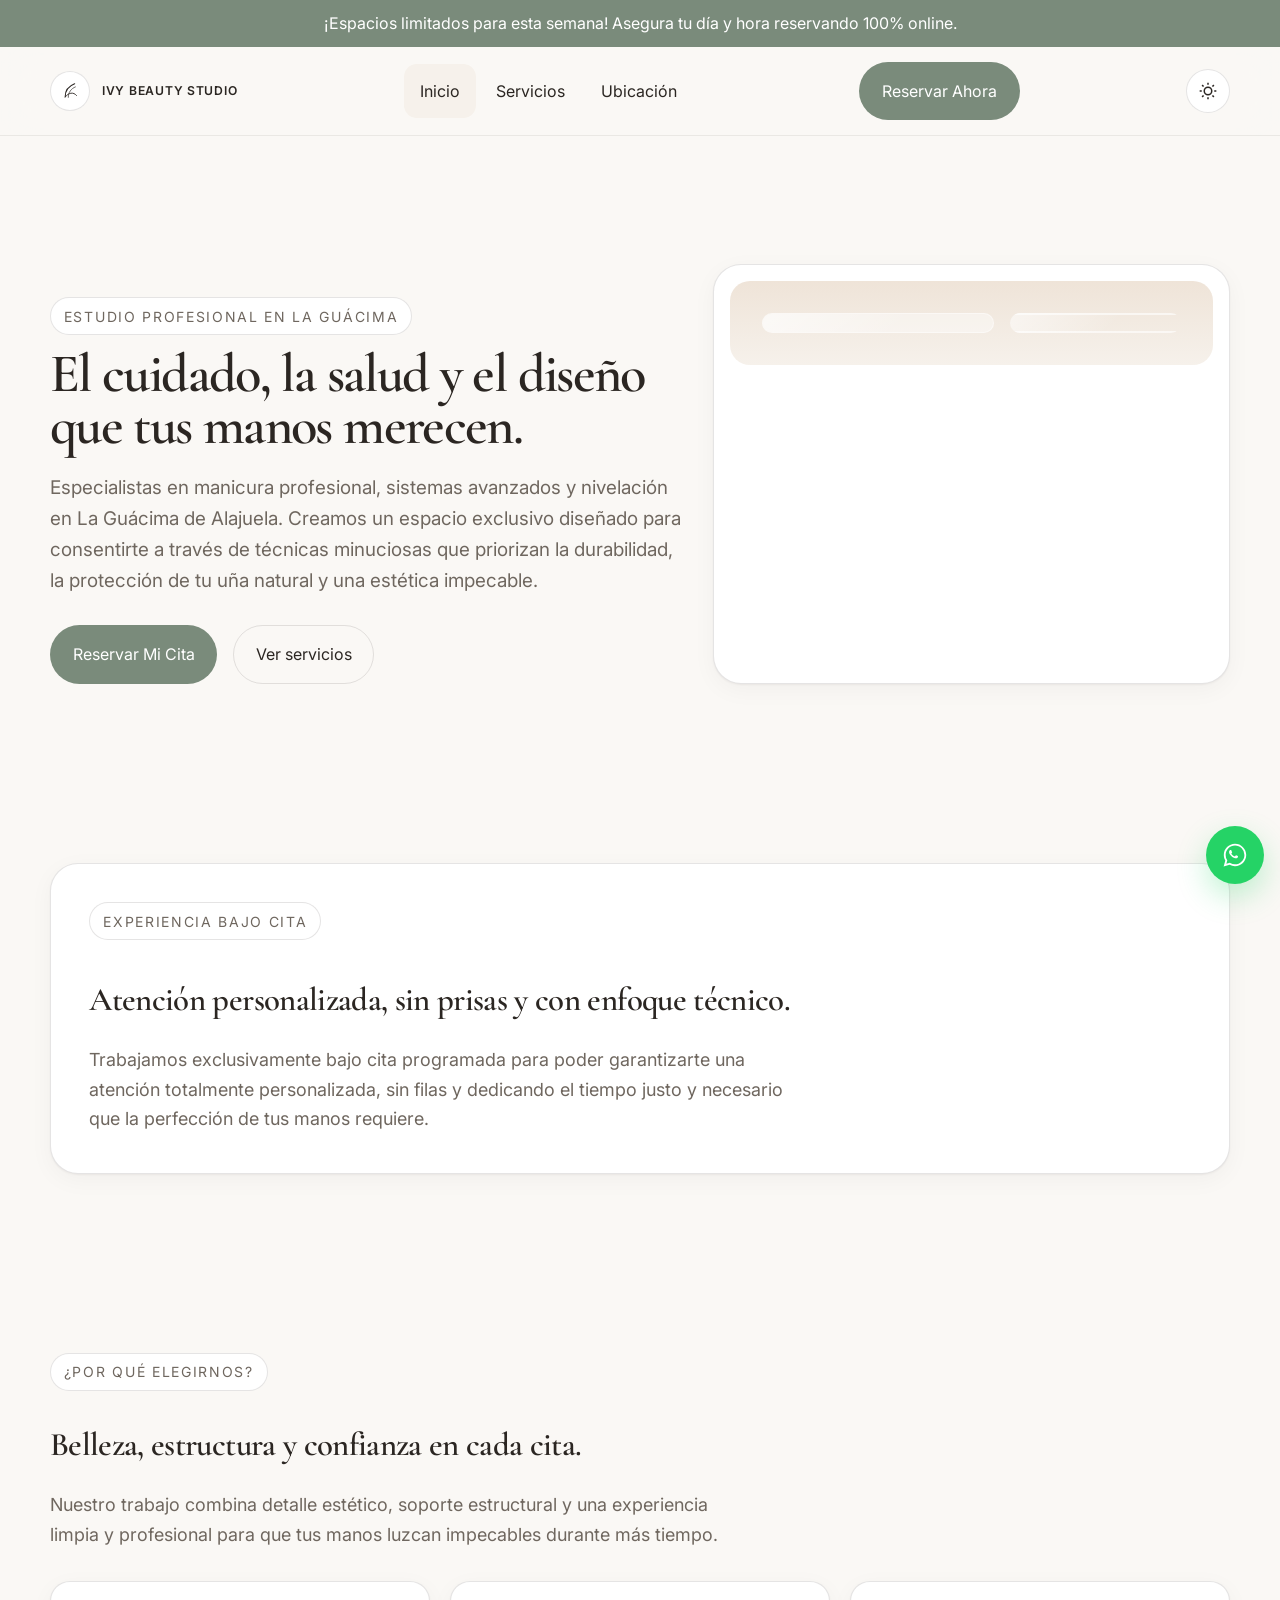
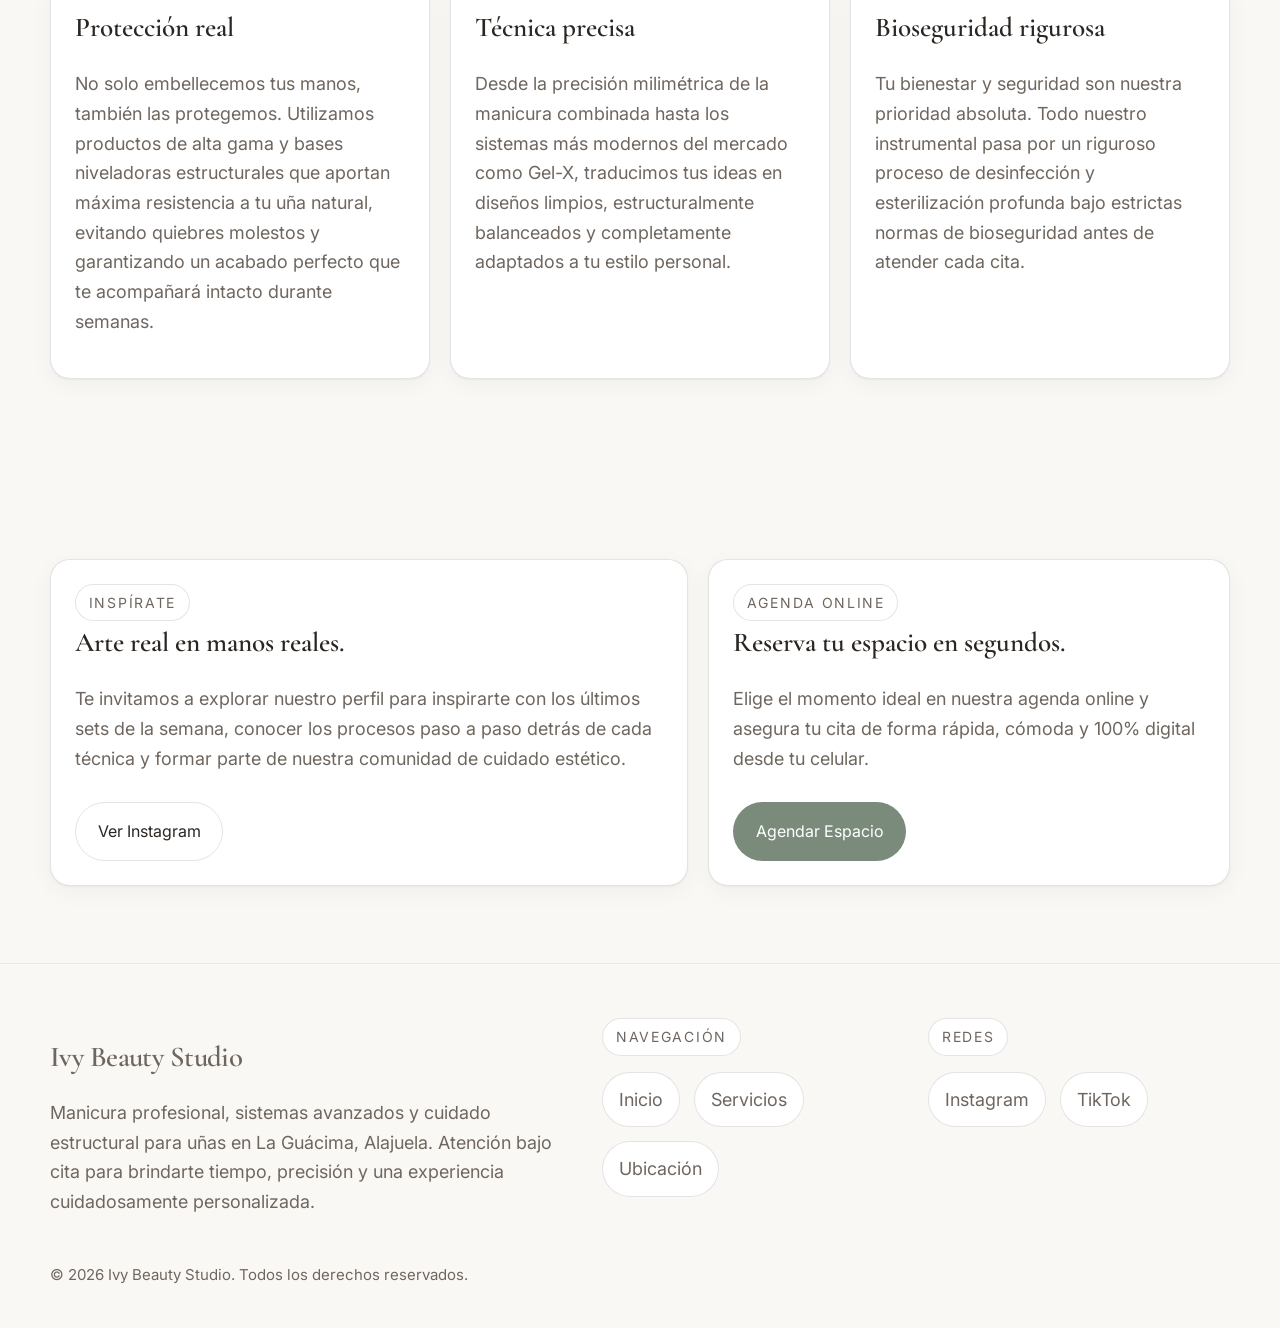
==== index.html @ d17c4240 "Inicio" ====
<!DOCTYPE html>
<html lang="es">
<head>
  <meta charset="UTF-8">
  <meta name="viewport" content="width=device-width, initial-scale=1.0">
  <title>Ivy Beauty Studio | Salón de Uñas y Manicura en La Guácima, Alajuela</title>
  <meta name="description" content="Especialistas en manicura spa, esmaltado gel, Gel X, y reforzamiento Luminary en La Guácima, Costa Rica. Agenda tu cita en línea fácilmente.">
  <meta name="theme-color" content="#7A8B7B">
  <link rel="preconnect" href="https://fonts.googleapis.com">
  <link rel="preconnect" href="https://fonts.gstatic.com" crossorigin>
  <link href="https://fonts.googleapis.com/css2?family=Cormorant+Garamond:wght@500;600;700&family=Inter:wght@400;500;600;700&display=swap" rel="stylesheet">
  <link rel="stylesheet" href="./css/styles.css">
</head>
<body>
  <a class="skip-link" href="#contenido">Saltar al contenido</a>
  <div class="site-shell">
    <div class="topbar">¡Espacios limitados para esta semana! Asegura tu día y hora reservando 100% online.</div>
        <header class="site-header">
      <div class="container header-inner">
        <a class="brand brand-shared" href="./index.html" aria-label="Ivy Beauty Studio, inicio">
          <span class="brand-mark" aria-hidden="true">
            <svg viewBox="0 0 64 64" fill="none" xmlns="http://www.w3.org/2000/svg">
              <path d="M18 49C18 31.9 28.7 17.4 45.5 11" stroke="currentColor" stroke-width="3.2" stroke-linecap="round"/>
              <path d="M27 50.5C27 36.4 34.7 25.2 47.7 20.1" stroke="currentColor" stroke-width="2.6" stroke-linecap="round" opacity=".75"/>
              <path d="M18 49.5C23.2 43 28.5 39.4 34.6 38.5C41.1 37.5 46.5 39.8 51 45" stroke="currentColor" stroke-width="2.6" stroke-linecap="round"/>
            </svg>
          </span>
          <span class="brand-name">Ivy Beauty Studio</span>
        </a>
        <div class="header-mobile-actions">
          <button class="theme-toggle mobile-theme" type="button" data-theme-toggle aria-label="Cambiar modo"></button>
          <button class="nav-toggle" type="button" data-nav-toggle aria-expanded="false" aria-label="Abrir menú">
            <svg width="20" height="20" viewBox="0 0 24 24" fill="none" stroke="currentColor" stroke-width="1.8" aria-hidden="true"><path d="M4 7h16M4 12h16M4 17h16"/></svg>
          </button>
        </div>
        <div class="header-mobile-cta">
          <a class="btn btn-primary mobile-cta" href="https://ivybeautystudio.setmore.com/" target="_blank" rel="noopener noreferrer">Reservar Ahora</a>
        </div>
        <nav class="mobile-nav-panel" aria-label="Principal móvil">
          <ul>
            <li><a href="./index.html" aria-current="page">Inicio</a></li>
            <li><a href="./servicios.html">Servicios</a></li>
            <li><a href="./ubicacion.html">Ubicación</a></li>
          </ul>
        </nav>
        <div class="desktop-cluster">
          <a class="brand desktop-brand" href="./index.html" aria-label="Ivy Beauty Studio, inicio">
            <span class="brand-mark" aria-hidden="true">
              <svg viewBox="0 0 64 64" fill="none" xmlns="http://www.w3.org/2000/svg">
                <path d="M18 49C18 31.9 28.7 17.4 45.5 11" stroke="currentColor" stroke-width="3.2" stroke-linecap="round"/>
                <path d="M27 50.5C27 36.4 34.7 25.2 47.7 20.1" stroke="currentColor" stroke-width="2.6" stroke-linecap="round" opacity=".75"/>
                <path d="M18 49.5C23.2 43 28.5 39.4 34.6 38.5C41.1 37.5 46.5 39.8 51 45" stroke="currentColor" stroke-width="2.6" stroke-linecap="round"/>
              </svg>
            </span>
            <span class="brand-name">Ivy Beauty Studio</span>
          </a>
          <nav class="desktop-nav" aria-label="Principal escritorio">
            <ul>
              <li><a href="./index.html" aria-current="page">Inicio</a></li>
              <li><a href="./servicios.html">Servicios</a></li>
              <li><a href="./ubicacion.html">Ubicación</a></li>
            </ul>
          </nav>
          <a class="btn btn-primary desktop-cta" href="https://ivybeautystudio.setmore.com/" target="_blank" rel="noopener noreferrer">Reservar Ahora</a>
          <button class="theme-toggle desktop-theme" type="button" data-theme-toggle aria-label="Cambiar modo"></button>
        </div>
      </div>
    </header>
    <main id="contenido">
       
<section class="hero">
  <div class="container hero-grid">
    <div class="hero-copy reveal">
      <span class="eyebrow">Estudio profesional en La Guácima</span>
      <h1>El cuidado, la salud y el diseño que tus manos merecen.</h1>
      <p class="lead">Especialistas en manicura profesional, sistemas avanzados y nivelación en La Guácima de Alajuela. Creamos un espacio exclusivo diseñado para consentirte a través de técnicas minuciosas que priorizan la durabilidad, la protección de tu uña natural y una estética impecable.</p>
      <div class="hero-actions">
        <a class="btn btn-primary" href="https://ivybeautystudio.setmore.com/" target="_blank" rel="noopener noreferrer">Reservar Mi Cita</a>
        <a class="btn btn-secondary" href="./servicios.html">Ver servicios</a>
      </div>
    </div>
    <div class="hero-visual reveal">
      <div class="hero-art">
        <div class="hero-art-grid">
          <div class="hero-art-main"></div>
          <div class="hero-art-side"><span></span><span></span></div>
        </div>
      </div>
    </div>
  </div>
</section>
<section class="section-tight">
  <div class="container editorial-panel reveal">
    <span class="eyebrow">Experiencia bajo cita</span>
    <p class="section-title">Atención personalizada, sin prisas y con enfoque técnico.</p>
    <p class="section-intro" style="margin-bottom:0;">Trabajamos exclusivamente bajo cita programada para poder garantizarte una atención totalmente personalizada, sin filas y dedicando el tiempo justo y necesario que la perfección de tus manos requiere.</p>
  </div>
</section>
<section class="section">
  <div class="container">
    <span class="eyebrow reveal">¿Por qué elegirnos?</span>
    <h2 class="section-title reveal">Belleza, estructura y confianza en cada cita.</h2>
    <p class="section-intro reveal">Nuestro trabajo combina detalle estético, soporte estructural y una experiencia limpia y profesional para que tus manos luzcan impecables durante más tiempo.</p>
    <div class="grid-3">
      <article class="detail-card reveal">
        <h3>Protección real</h3>
        <p>No solo embellecemos tus manos, también las protegemos. Utilizamos productos de alta gama y bases niveladoras estructurales que aportan máxima resistencia a tu uña natural, evitando quiebres molestos y garantizando un acabado perfecto que te acompañará intacto durante semanas.</p>
      </article>
      <article class="detail-card reveal">
        <h3>Técnica precisa</h3>
        <p>Desde la precisión milimétrica de la manicura combinada hasta los sistemas más modernos del mercado como Gel-X, traducimos tus ideas en diseños limpios, estructuralmente balanceados y completamente adaptados a tu estilo personal.</p>
      </article>
      <article class="detail-card reveal">
        <h3>Bioseguridad rigurosa</h3>
        <p>Tu bienestar y seguridad son nuestra prioridad absoluta. Todo nuestro instrumental pasa por un riguroso proceso de desinfección y esterilización profunda bajo estrictas normas de bioseguridad antes de atender cada cita.</p>
      </article>
    </div>
  </div>
</section>
<section class="section-tight">
  <div class="container grid-2">
    <article class="social-card reveal">
      <span class="eyebrow">Inspírate</span>
      <h3>Arte real en manos reales.</h3>
      <p>Te invitamos a explorar nuestro perfil para inspirarte con los últimos sets de la semana, conocer los procesos paso a paso detrás de cada técnica y formar parte de nuestra comunidad de cuidado estético.</p>
      <div class="stack-actions"><a class="btn btn-secondary" href="https://www.instagram.com/ivybeautystudio.cr/" target="_blank" rel="noopener noreferrer">Ver Instagram</a></div>
    </article>
    <article class="social-card reveal">
      <span class="eyebrow">Agenda online</span>
      <h3>Reserva tu espacio en segundos.</h3>
      <p>Elige el momento ideal en nuestra agenda online y asegura tu cita de forma rápida, cómoda y 100% digital desde tu celular.</p>
      <div class="stack-actions"><a class="btn btn-primary" href="https://ivybeautystudio.setmore.com/" target="_blank" rel="noopener noreferrer">Agendar Espacio</a></div>
    </article>
  </div>
</section>

    </main>
    <footer class="footer">
      <div class="container footer-grid">
        <div>
          <p class="section-title" style="font-size:1.8rem;margin-bottom:.6rem;">Ivy Beauty Studio</p>
          <p>Manicura profesional, sistemas avanzados y cuidado estructural para uñas en La Guácima, Alajuela. Atención bajo cita para brindarte tiempo, precisión y una experiencia cuidadosamente personalizada.</p>
        </div>
        <div>
          <p class="eyebrow" style="margin-bottom:1rem;">Navegación</p>
          <div class="social-links">
            <a href="./index.html" aria-current="page">Inicio</a>
            <a href="./servicios.html">Servicios</a>
            <a href="./ubicacion.html">Ubicación</a>
          </div>
        </div>
        <div>
          <p class="eyebrow" style="margin-bottom:1rem;">Redes</p>
          <div class="social-links">
            <a href="https://www.instagram.com/ivybeautystudio.cr/" target="_blank" rel="noopener noreferrer">Instagram</a>
            <a href="https://www.tiktok.com/" target="_blank" rel="noopener noreferrer">TikTok</a>
          </div>
        </div>
      </div>
      <div class="container" style="padding-top:1.5rem;">
        <small>© 2026 Ivy Beauty Studio. Todos los derechos reservados.</small>
      </div>
    </footer>
    <a class="whatsapp-float" href="https://wa.me/?text=Hola%20Ivy%20Beauty%20Studio,%20me%20gustar%C3%ADa%20realizar%20una%20consulta%20sobre%20sus%20servicios." target="_blank" rel="noopener noreferrer" aria-label="Abrir WhatsApp">
      <svg width="28" height="28" viewBox="0 0 32 32" fill="currentColor" aria-hidden="true"><path d="M19.11 17.2c-.26-.13-1.5-.74-1.73-.82-.23-.09-.4-.13-.57.13-.17.26-.65.82-.8.99-.15.17-.3.19-.56.06-.26-.13-1.09-.4-2.08-1.28-.77-.68-1.29-1.52-1.44-1.78-.15-.26-.02-.4.11-.53.12-.12.26-.3.39-.45.13-.15.17-.26.26-.43.09-.17.04-.32-.02-.45-.06-.13-.57-1.37-.78-1.88-.21-.5-.42-.43-.57-.44h-.49c-.17 0-.45.06-.68.32-.23.26-.88.86-.88 2.09s.9 2.43 1.02 2.6c.13.17 1.77 2.7 4.29 3.79.6.26 1.07.42 1.43.54.6.19 1.15.16 1.58.1.48-.07 1.5-.61 1.71-1.2.21-.59.21-1.1.15-1.2-.07-.1-.24-.16-.5-.29Z"/><path d="M16.02 3.2c-7.07 0-12.8 5.71-12.8 12.76 0 2.26.6 4.47 1.73 6.41L3 29l6.83-1.79a12.8 12.8 0 0 0 6.19 1.58h.01c7.06 0 12.79-5.72 12.79-12.77 0-3.41-1.33-6.61-3.75-9.01A12.73 12.73 0 0 0 16.02 3.2Zm0 23.45h-.01a10.67 10.67 0 0 1-5.44-1.49l-.39-.23-4.05 1.06 1.08-3.95-.25-.4a10.58 10.58 0 0 1-1.63-5.68c0-5.9 4.81-10.7 10.72-10.7 2.86 0 5.55 1.11 7.57 3.12a10.64 10.64 0 0 1 3.14 7.58c0 5.91-4.81 10.71-10.74 10.71Z"/></svg>
    </a>
  </div>
  <script defer src="./js/main.js"></script>
</body>
</html>
---- css/styles.css ----
/* Art direction: editorial beauty studio → arquitectónico, sobrio y cálido
   Palette: warm neutral + sage accent
   Typography: Cormorant Garamond + Inter
   Density: spacious */
:root,
[data-theme="light"] {
  --color-bg:#faf8f5;
  --color-surface:#ffffff;
  --color-surface-2:#f6f1eb;
  --color-surface-3:#efe7de;
  --color-text:#2b2622;
  --color-text-muted:#6f675f;
  --color-text-faint:#9d948b;
  --color-border:rgba(43,38,34,.12);
  --color-divider:rgba(43,38,34,.08);
  --color-primary:#7a8b7b;
  --color-primary-deep:#667666;
  --color-secondary:#e6d5c3;
  --color-inverse:#fdfbf8;
  --shadow-sm:0 1px 2px rgba(34,28,24,.05),0 6px 24px rgba(34,28,24,.04);
  --shadow-md:0 4px 16px rgba(34,28,24,.06),0 20px 44px rgba(34,28,24,.08);
  --radius-sm:.5rem;
  --radius-md:.9rem;
  --radius-lg:1.25rem;
  --radius-xl:1.75rem;
  --space-1:.25rem; --space-2:.5rem; --space-3:.75rem; --space-4:1rem; --space-5:1.25rem; --space-6:1.5rem; --space-8:2rem; --space-10:2.5rem; --space-12:3rem; --space-16:4rem; --space-20:5rem;
  --text-xs:clamp(.75rem,.72rem + .2vw,.875rem);
  --text-sm:clamp(.875rem,.84rem + .2vw,1rem);
  --text-base:clamp(1rem,.97rem + .2vw,1.125rem);
  --text-lg:clamp(1.125rem,1.02rem + .5vw,1.5rem);
  --text-xl:clamp(1.6rem,1.25rem + 1vw,2.25rem);
  --text-2xl:clamp(2.3rem,1.8rem + 2vw,4rem);
  --font-display:'Cormorant Garamond', Georgia, serif;
  --font-body:'Inter', Arial, sans-serif;
  --content:1180px;
}
[data-theme="dark"] {
  --color-bg:#171513;
  --color-surface:#1d1a18;
  --color-surface-2:#24211e;
  --color-surface-3:#2b2723;
  --color-text:#efe7df;
  --color-text-muted:#c0b6ac;
  --color-text-faint:#93897f;
  --color-border:rgba(239,231,223,.12);
  --color-divider:rgba(239,231,223,.08);
  --color-primary:#98aa99;
  --color-primary-deep:#b1c0b2;
  --color-secondary:#5b4f43;
  --color-inverse:#161311;
  --shadow-sm:0 1px 2px rgba(0,0,0,.22),0 8px 24px rgba(0,0,0,.14);
  --shadow-md:0 4px 16px rgba(0,0,0,.28),0 22px 50px rgba(0,0,0,.2);
}
*,:before,:after{box-sizing:border-box}
html{-webkit-text-size-adjust:none;text-size-adjust:none;scroll-behavior:smooth}
body{margin:0;min-height:100dvh;font-family:var(--font-body);font-size:var(--text-base);line-height:1.65;background:var(--color-bg);color:var(--color-text);text-rendering:optimizeLegibility}
a{color:inherit;text-decoration:none}
img,svg,iframe{max-width:100%;display:block}
button,input,textarea,select{font:inherit}
button{cursor:pointer;border:0;background:none}
:focus-visible{outline:2px solid var(--color-primary);outline-offset:3px}
.skip-link{position:absolute;left:var(--space-4);top:-60px;background:var(--color-text);color:var(--color-inverse);padding:.75rem 1rem;border-radius:999px;z-index:1000}.skip-link:focus{top:var(--space-4)}
.site-shell{position:relative;overflow:hidden}
.topbar{background:var(--color-primary);color:#fff;padding:.65rem 1rem;font-size:var(--text-sm);text-align:center}
.container{width:min(calc(100% - 2rem),var(--content));margin-inline:auto}
.site-header{position:sticky;top:0;z-index:100;background:color-mix(in srgb, var(--color-bg) 84%, transparent);backdrop-filter:blur(18px);border-bottom:1px solid var(--color-divider)}
.header-inner{position:relative;display:grid;gap:.7rem;padding:.9rem 0 1rem}
.header-mobile-top{display:grid;grid-template-columns:minmax(0,1fr) auto;align-items:center;gap:.75rem}
.brand{display:flex;align-items:center;gap:.75rem;min-width:0;font-weight:600;letter-spacing:.06em;text-transform:uppercase;font-size:.76rem;line-height:1.15}
.brand-name{display:block;min-width:0;white-space:normal;word-break:break-word}
.brand-mark{width:40px;height:40px;padding:8px;border:1px solid var(--color-border);border-radius:50%;background:var(--color-surface);flex-shrink:0}
.brand-mark svg{width:100%;height:100%}
.nav-toggle,.theme-toggle{width:44px;height:44px;border-radius:50%;border:1px solid var(--color-border);background:var(--color-surface);display:grid;place-items:center;color:var(--color-text);flex-shrink:0}
.header-mobile-cta{display:flex;justify-content:center}
.mobile-cta{width:min(100%,260px)}
.desktop-cluster{display:none}
.mobile-nav-panel{position:absolute;top:calc(100% + .45rem);left:0;right:0;background:var(--color-surface);border:1px solid var(--color-border);border-radius:var(--radius-lg);box-shadow:var(--shadow-md);padding:var(--space-4);display:none}
.mobile-nav-panel.open{display:block}
.mobile-nav-panel ul,.desktop-nav ul{list-style:none;margin:0;padding:0}
.mobile-nav-panel ul{display:grid;gap:.35rem}
.mobile-nav-panel a,.desktop-nav a{display:block;padding:.85rem 1rem;border-radius:.8rem;font-size:var(--text-sm)}
.mobile-nav-panel a:hover,.mobile-nav-panel a[aria-current="page"],.desktop-nav a:hover,.desktop-nav a[aria-current="page"]{background:var(--color-surface-2)}
.section{padding:clamp(4rem,8vw,7rem) 0}.section-tight{padding:clamp(3rem,6vw,5rem) 0}
.eyebrow{display:inline-block;padding:.4rem .8rem;border:1px solid var(--color-border);border-radius:999px;font-size:var(--text-xs);letter-spacing:.12em;text-transform:uppercase;color:var(--color-text-muted);background:var(--color-surface)}
.hero{padding:clamp(4.5rem,10vw,8rem) 0 clamp(4rem,8vw,7rem)}
.hero-grid{display:grid;gap:var(--space-8);align-items:end}
.hero-copy h1,.page-hero h1{font-family:var(--font-display);font-size:var(--text-2xl);line-height:.95;font-weight:600;letter-spacing:-.03em;margin:.9rem 0 1rem}
.lead{font-size:clamp(1.02rem,.98rem + .25vw,1.18rem);max-width:62ch;color:var(--color-text-muted)}
.hero-actions,.stack-actions{display:flex;flex-wrap:wrap;gap:1rem;margin-top:1.8rem}
.btn{display:inline-flex;align-items:center;justify-content:center;min-height:48px;padding:.95rem 1.35rem;border-radius:999px;font-size:var(--text-sm);border:1px solid transparent}
.btn-primary{background:var(--color-primary);color:#fff}.btn-primary:hover{background:var(--color-primary-deep);transform:translateY(-1px)}
.btn-secondary{background:transparent;border-color:var(--color-border)}.btn-secondary:hover{background:var(--color-surface)}
.hero-visual,.editorial-panel,.service-card,.detail-card,.gallery-card,.map-card,.schedule-card,.social-card,.cta-panel{background:var(--color-surface);border:1px solid var(--color-border);box-shadow:var(--shadow-sm)}
.hero-visual{border-radius:var(--radius-xl);padding:var(--space-4);min-height:420px;position:relative;overflow:hidden}
.hero-art{height:100%;border-radius:calc(var(--radius-xl) - .5rem);background:linear-gradient(180deg, color-mix(in srgb, var(--color-secondary) 65%, #fff 35%), var(--color-surface-2));display:grid;place-items:center;padding:var(--space-8)}
.hero-art-grid{display:grid;grid-template-columns:1.15fr .85fr;gap:1rem;width:100%;height:100%}
.hero-art-main,.hero-art-side{border-radius:1.35rem;background:rgba(255,255,255,.42);border:1px solid rgba(255,255,255,.45);position:relative;overflow:hidden}
.hero-art-main:before,.hero-art-side:before,.gallery-placeholder:before{content:"";position:absolute;inset:0;background:linear-gradient(135deg, rgba(255,255,255,.55), transparent 60%)}
.hero-art-main:after{content:"Ivy Beauty Studio";position:absolute;left:1.25rem;bottom:1.25rem;font-family:var(--font-display);font-size:1.6rem;color:rgba(43,38,34,.75)}
.hero-art-side{display:grid;grid-template-rows:1fr 1fr;gap:1rem;background:transparent;border:none}.hero-art-side span,.gallery-placeholder span{display:block;border-radius:1.2rem;background:rgba(255,255,255,.34);border:1px solid rgba(255,255,255,.42)}
.grid-2,.grid-3{display:grid;gap:1.25rem}.editorial-panel{border-radius:var(--radius-xl);padding:clamp(1.5rem,3vw,2.5rem)}
.section-title{font-family:var(--font-display);font-size:var(--text-xl);margin-bottom:.9rem;font-weight:600;letter-spacing:-.02em}
.section-intro{color:var(--color-text-muted);max-width:64ch;margin-bottom:2rem}
.service-card,.detail-card,.gallery-card,.map-card,.schedule-card,.social-card{border-radius:var(--radius-lg);padding:1.5rem}
.service-card h3,.detail-card h3,.gallery-card h3,.social-card h3{font-family:var(--font-display);font-size:1.7rem;font-weight:600;margin:0 0 .75rem}
.service-meta{display:flex;flex-wrap:wrap;gap:.6rem;margin:1rem 0 1.2rem}
.meta-chip{padding:.45rem .75rem;border-radius:999px;background:var(--color-surface-2);border:1px solid var(--color-border);font-size:var(--text-xs);color:var(--color-text-muted)}
.detail-card p,.service-card p,.gallery-card p,.social-card p,.schedule-card p,.map-card p{color:var(--color-text-muted)}
.gallery-grid{display:grid;gap:1rem}.gallery-placeholder{aspect-ratio:4/5;border-radius:1.2rem;background:linear-gradient(145deg, var(--color-surface-2), var(--color-surface-3));border:1px solid var(--color-border);position:relative;overflow:hidden;display:grid;place-items:center}
.gallery-placeholder em{font-style:normal;font-size:var(--text-sm);letter-spacing:.12em;text-transform:uppercase;color:var(--color-text-faint)}
.map-embed{border:0;width:100%;height:100%;min-height:360px;border-radius:1.2rem;filter:grayscale(.08) saturate(.88) contrast(1.02)}
.schedule-list{display:grid;gap:.8rem;margin-top:1.25rem}.schedule-item{display:flex;justify-content:space-between;gap:1rem;padding:.9rem 0;border-bottom:1px solid var(--color-divider)}.schedule-item:last-child{border-bottom:0;padding-bottom:0}.schedule-item span:last-child{color:var(--color-text-muted);text-align:right}
.cta-panel{border-radius:var(--radius-xl);padding:clamp(1.75rem,3vw,2.75rem);display:grid;gap:1rem}
.footer{padding:2.5rem 0;border-top:1px solid var(--color-divider)}.footer-grid{display:grid;gap:1.5rem}.footer small,.footer p,.footer a{color:var(--color-text-muted)}
.social-links{display:flex;flex-wrap:wrap;gap:.85rem}.social-links a{padding:.75rem 1rem;border:1px solid var(--color-border);border-radius:999px;background:var(--color-surface)}
.whatsapp-float{position:fixed;right:1rem;bottom:1rem;width:58px;height:58px;border-radius:50%;display:grid;place-items:center;background:#25D366;color:#fff;box-shadow:0 12px 30px rgba(37,211,102,.28);z-index:95}
.reveal{opacity:0;transform:translateY(18px);transition:opacity .7s ease,transform .7s ease}.reveal.is-visible{opacity:1;transform:none}
.page-hero{padding:4.5rem 0 2.5rem}.page-hero p{max-width:64ch;color:var(--color-text-muted)}
.note-strip{padding:1rem 1.1rem;border-left:2px solid var(--color-primary);background:var(--color-surface-2);border-radius:.75rem}
@media (min-width: 860px){
  .header-inner{display:flex;align-items:center;justify-content:space-between;gap:var(--space-4);padding:.9rem 0;min-height:74px}
  .header-mobile-top,.header-mobile-cta,.header-mobile-theme,.mobile-nav-panel{display:none !important}
  .desktop-cluster{display:flex;align-items:center;justify-content:flex-end;gap:.85rem;flex:1}
  .desktop-nav{display:block}
  .desktop-nav ul{display:flex;align-items:center;gap:.25rem}
  .desktop-cta{display:inline-flex}
  .desktop-theme{display:grid}
  .hero-grid,.grid-2{grid-template-columns:1.1fr .9fr}
  .grid-3{grid-template-columns:repeat(3,1fr)}
  .gallery-grid{grid-template-columns:repeat(4,1fr)}
  .footer-grid{grid-template-columns:1.4fr .8fr .8fr;align-items:start}
}
@media (max-width: 430px){
  .brand{font-size:.7rem;letter-spacing:.05em}
  .brand-mark{width:38px;height:38px;padding:7px}
  .mobile-cta{width:100%}
  .hero-art-grid{grid-template-columns:1fr}
  .hero-art-side{grid-template-columns:1fr 1fr;grid-template-rows:auto}
}
@media (prefers-reduced-motion: reduce){.reveal{opacity:1;transform:none;transition:none}}


.brand-shared{display:flex;align-items:center;gap:.85rem;min-width:0}
.header-mobile-actions{display:flex;align-items:center;gap:.75rem}
.mobile-theme,.nav-toggle{flex:0 0 auto}
.desktop-cluster{display:none}
@media (max-width: 767px){
  .header-inner{display:grid;grid-template-columns:minmax(0,1fr) auto;grid-template-areas:"brand actions" "cta cta" "nav nav";align-items:center;gap:var(--space-4)}
  .brand-shared{grid-area:brand}
  .header-mobile-actions{grid-area:actions;justify-self:end}
  .header-mobile-cta{grid-area:cta}
  .mobile-nav-panel{grid-area:nav}
  .desktop-brand,.desktop-nav,.desktop-theme,.desktop-cta{display:none!important}
  .header-mobile-cta{display:block}
  .header-mobile-cta .mobile-cta{width:100%;justify-content:center}
  .mobile-nav-panel{display:none;margin-top:0}
  .mobile-nav-panel.is-open{display:block}
}
@media (min-width: 768px){
  .brand-shared,.header-mobile-actions,.header-mobile-cta,.mobile-nav-panel{display:none!important}
  .desktop-cluster{display:flex;align-items:center;justify-content:space-between;gap:var(--space-6);width:100%}
}
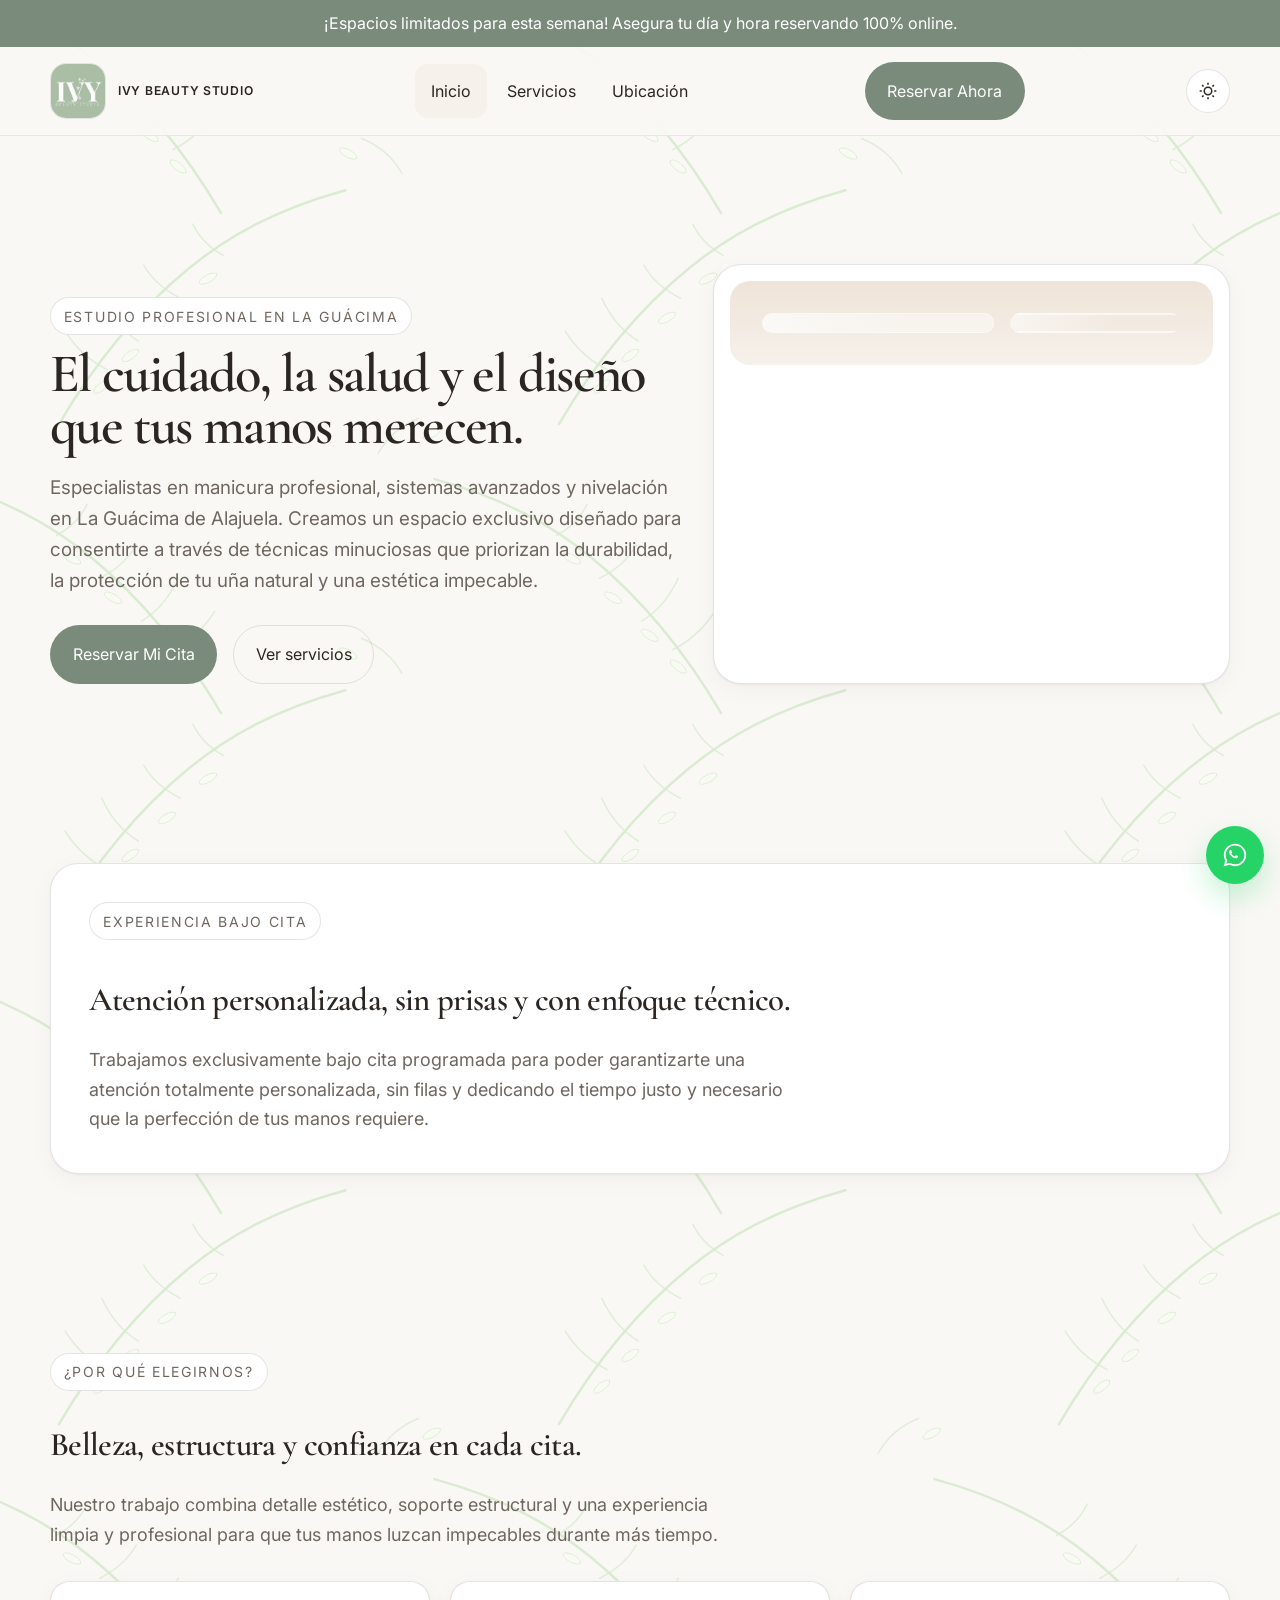
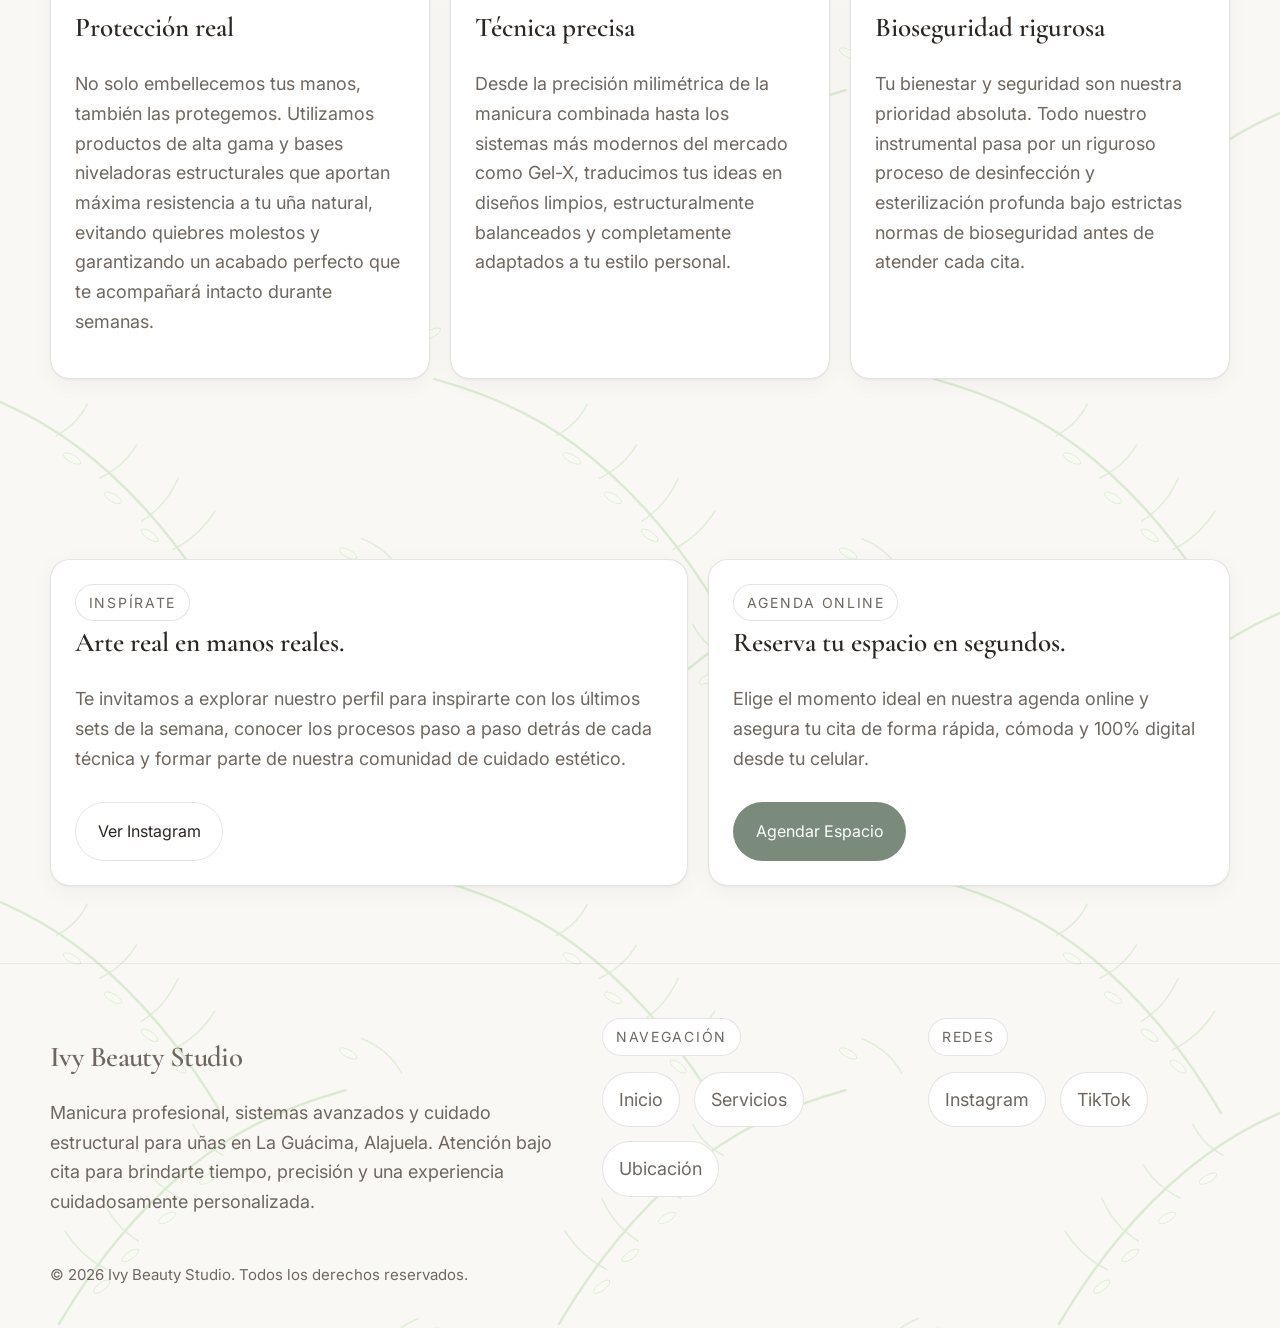
==== commit 3950e7fb: "R de redy" ====
--- a/index.html
+++ b/index.html
@@ -6,6 +6,8 @@
   <title>Ivy Beauty Studio | Salón de Uñas y Manicura en La Guácima, Alajuela</title>
   <meta name="description" content="Especialistas en manicura spa, esmaltado gel, Gel X, y reforzamiento Luminary en La Guácima, Costa Rica. Agenda tu cita en línea fácilmente.">
   <meta name="theme-color" content="#7A8B7B">
+  <link rel="icon" type="image/png" href="./img/logoPrincipal.png">
+  <link rel="apple-touch-icon" href="./img/logoPrincipal.png">
   <link rel="preconnect" href="https://fonts.googleapis.com">
   <link rel="preconnect" href="https://fonts.gstatic.com" crossorigin>
   <link href="https://fonts.googleapis.com/css2?family=Cormorant+Garamond:wght@500;600;700&family=Inter:wght@400;500;600;700&display=swap" rel="stylesheet">
@@ -19,11 +21,7 @@
       <div class="container header-inner">
         <a class="brand brand-shared" href="./index.html" aria-label="Ivy Beauty Studio, inicio">
           <span class="brand-mark" aria-hidden="true">
-            <svg viewBox="0 0 64 64" fill="none" xmlns="http://www.w3.org/2000/svg">
-              <path d="M18 49C18 31.9 28.7 17.4 45.5 11" stroke="currentColor" stroke-width="3.2" stroke-linecap="round"/>
-              <path d="M27 50.5C27 36.4 34.7 25.2 47.7 20.1" stroke="currentColor" stroke-width="2.6" stroke-linecap="round" opacity=".75"/>
-              <path d="M18 49.5C23.2 43 28.5 39.4 34.6 38.5C41.1 37.5 46.5 39.8 51 45" stroke="currentColor" stroke-width="2.6" stroke-linecap="round"/>
-            </svg>
+            <img src="./img/logoPrincipal.png" alt="" width="40" height="40">
           </span>
           <span class="brand-name">Ivy Beauty Studio</span>
         </a>
@@ -46,11 +44,7 @@
         <div class="desktop-cluster">
           <a class="brand desktop-brand" href="./index.html" aria-label="Ivy Beauty Studio, inicio">
             <span class="brand-mark" aria-hidden="true">
-              <svg viewBox="0 0 64 64" fill="none" xmlns="http://www.w3.org/2000/svg">
-                <path d="M18 49C18 31.9 28.7 17.4 45.5 11" stroke="currentColor" stroke-width="3.2" stroke-linecap="round"/>
-                <path d="M27 50.5C27 36.4 34.7 25.2 47.7 20.1" stroke="currentColor" stroke-width="2.6" stroke-linecap="round" opacity=".75"/>
-                <path d="M18 49.5C23.2 43 28.5 39.4 34.6 38.5C41.1 37.5 46.5 39.8 51 45" stroke="currentColor" stroke-width="2.6" stroke-linecap="round"/>
-              </svg>
+              <img src="./img/logoPrincipal.png" alt="" width="40" height="40">
             </span>
             <span class="brand-name">Ivy Beauty Studio</span>
           </a>
--- a/css/styles.css
+++ b/css/styles.css
@@ -60,7 +60,18 @@
 button{cursor:pointer;border:0;background:none}
 :focus-visible{outline:2px solid var(--color-primary);outline-offset:3px}
 .skip-link{position:absolute;left:var(--space-4);top:-60px;background:var(--color-text);color:var(--color-inverse);padding:.75rem 1rem;border-radius:999px;z-index:1000}.skip-link:focus{top:var(--space-4)}
-.site-shell{position:relative;overflow:hidden}
+.site-shell{position:relative;overflow:hidden;isolation:isolate}
+.site-shell::before,.site-shell::after{content:"";position:absolute;inset:0;pointer-events:none;z-index:0;background-repeat:repeat;background-size:560px 560px;opacity:.32;filter:saturate(.96) contrast(1.02)}
+.site-shell::before{background-image:url("data:image/svg+xml,%3Csvg xmlns='http://www.w3.org/2000/svg' viewBox='0 0 560 560' fill='none'%3E%3Cg stroke='%23B9D8B1' stroke-linecap='round' stroke-linejoin='round'%3E%3Cpath d='M66 475c34-58 83-123 145-174 45-37 99-67 176-88' stroke-width='2.6' opacity='.88'/%3E%3Cpath d='M120 414c-20-10-35-24-47-43' stroke-width='1.7' opacity='.68'/%3E%3Cpath d='M155 382c-18-11-32-28-41-48' stroke-width='1.7' opacity='.7'/%3E%3Cpath d='M202 334c-18-9-32-21-41-37' stroke-width='1.7' opacity='.66'/%3E%3Cpath d='M250 286c-16-9-27-20-34-35' stroke-width='1.7' opacity='.68'/%3E%3Cpath d='M96 447c7-8 16-12 26-12' stroke-width='1.5' opacity='.54'/%3E%3Cpath d='M405 155c20 8 35 21 45 39' stroke-width='1.7' opacity='.68'/%3E%3Cpath d='M357 193c19 10 33 24 41 43' stroke-width='1.7' opacity='.7'/%3E%3Cpath d='M310 232c17 9 29 21 36 36' stroke-width='1.7' opacity='.66'/%3E%3Cellipse cx='114' cy='433' rx='11' ry='4.2' transform='rotate(-38 114 433)' fill='%23E4F0DD' opacity='.76'/%3E%3Cellipse cx='146' cy='398' rx='11' ry='4.2' transform='rotate(-34 146 398)' fill='%23E4F0DD' opacity='.74'/%3E%3Cellipse cx='187' cy='356' rx='11' ry='4.2' transform='rotate(-30 187 356)' fill='%23E4F0DD' opacity='.72'/%3E%3Cellipse cx='233' cy='312' rx='11' ry='4.2' transform='rotate(-28 233 312)' fill='%23E4F0DD' opacity='.72'/%3E%3Cellipse cx='390' cy='172' rx='11' ry='4.2' transform='rotate(28 390 172)' fill='%23E4F0DD' opacity='.74'/%3E%3Cellipse cx='342' cy='211' rx='11' ry='4.2' transform='rotate(32 342 211)' fill='%23E4F0DD' opacity='.72'/%3E%3Cellipse cx='296' cy='249' rx='11' ry='4.2' transform='rotate(36 296 249)' fill='%23E4F0DD' opacity='.72'/%3E%3Cellipse cx='441' cy='142' rx='8' ry='3.4' transform='rotate(18 441 142)' fill='%23D5E8CE' opacity='.62'/%3E%3Cellipse cx='269' cy='283' rx='8' ry='3.4' transform='rotate(-12 269 283)' fill='%23D5E8CE' opacity='.62'/%3E%3C/g%3E%3C/svg%3E");background-position:0 0}
+.site-shell::after{background-image:url("data:image/svg+xml,%3Csvg xmlns='http://www.w3.org/2000/svg' viewBox='0 0 560 560' fill='none'%3E%3Cg stroke='%23B9D8B1' stroke-linecap='round' stroke-linejoin='round'%3E%3Cpath d='M494 485c-34-58-83-123-145-174-45-37-99-67-176-88' stroke-width='2.6' opacity='.88'/%3E%3Cpath d='M440 414c20-10 35-24 47-43' stroke-width='1.7' opacity='.68'/%3E%3Cpath d='M405 382c18-11 32-28 41-48' stroke-width='1.7' opacity='.7'/%3E%3Cpath d='M358 334c18-9 32-21 41-37' stroke-width='1.7' opacity='.66'/%3E%3Cpath d='M310 286c16-9 27-20 34-35' stroke-width='1.7' opacity='.68'/%3E%3Cpath d='M464 447c-7-8-16-12-26-12' stroke-width='1.5' opacity='.54'/%3E%3Cpath d='M155 155c-20 8-35 21-45 39' stroke-width='1.7' opacity='.68'/%3E%3Cpath d='M203 193c-19 10-33 24-41 43' stroke-width='1.7' opacity='.7'/%3E%3Cpath d='M250 232c-17 9-29 21-36 36' stroke-width='1.7' opacity='.66'/%3E%3Cellipse cx='446' cy='433' rx='11' ry='4.2' transform='rotate(38 446 433)' fill='%23E4F0DD' opacity='.76'/%3E%3Cellipse cx='414' cy='398' rx='11' ry='4.2' transform='rotate(34 414 398)' fill='%23E4F0DD' opacity='.74'/%3E%3Cellipse cx='373' cy='356' rx='11' ry='4.2' transform='rotate(30 373 356)' fill='%23E4F0DD' opacity='.72'/%3E%3Cellipse cx='327' cy='312' rx='11' ry='4.2' transform='rotate(28 327 312)' fill='%23E4F0DD' opacity='.72'/%3E%3Cellipse cx='170' cy='172' rx='11' ry='4.2' transform='rotate(-28 170 172)' fill='%23E4F0DD' opacity='.74'/%3E%3Cellipse cx='218' cy='211' rx='11' ry='4.2' transform='rotate(-32 218 211)' fill='%23E4F0DD' opacity='.72'/%3E%3Cellipse cx='264' cy='249' rx='11' ry='4.2' transform='rotate(-36 264 249)' fill='%23E4F0DD' opacity='.72'/%3E%3Cellipse cx='119' cy='142' rx='8' ry='3.4' transform='rotate(-18 119 142)' fill='%23D5E8CE' opacity='.62'/%3E%3Cellipse cx='291' cy='283' rx='8' ry='3.4' transform='rotate(12 291 283)' fill='%23D5E8CE' opacity='.62'/%3E%3C/g%3E%3C/svg%3E");background-position:280px 280px}
+.site-shell::before,[data-theme="light"] .site-shell::after,[data-theme="light"] .site-shell::before{opacity:.38;filter:saturate(1.12) brightness(1.05) contrast(1.03)}
+
+[data-theme="light"] .site-shell::before,[data-theme="light"] .site-shell::after{background-size:500px 500px}
+
+[data-theme="light"] .site-shell::before{background-image:url("data:image/svg+xml,%3Csvg xmlns='http://www.w3.org/2000/svg' viewBox='0 0 560 560' fill='none'%3E%3Cg stroke='%239CC792' stroke-linecap='round' stroke-linejoin='round'%3E%3Cpath d='M66 475c34-58 83-123 145-174 45-37 99-67 176-88' stroke-width='2.8' opacity='.92'/%3E%3Cpath d='M120 414c-20-10-35-24-47-43' stroke-width='1.8' opacity='.76'/%3E%3Cpath d='M155 382c-18-11-32-28-41-48' stroke-width='1.8' opacity='.78'/%3E%3Cpath d='M202 334c-18-9-32-21-41-37' stroke-width='1.8' opacity='.72'/%3E%3Cpath d='M250 286c-16-9-27-20-34-35' stroke-width='1.8' opacity='.74'/%3E%3Cpath d='M405 155c20 8 35 21 45 39' stroke-width='1.8' opacity='.74'/%3E%3Cellipse cx='114' cy='433' rx='11' ry='4.2' transform='rotate(-38 114 433)' fill='%23EAF5E3' opacity='.88'/%3E%3Cellipse cx='146' cy='398' rx='11' ry='4.2' transform='rotate(-34 146 398)' fill='%23EAF5E3' opacity='.86'/%3E%3Cellipse cx='187' cy='356' rx='11' ry='4.2' transform='rotate(-30 187 356)' fill='%23EAF5E3' opacity='.84'/%3E%3Cellipse cx='233' cy='312' rx='11' ry='4.2' transform='rotate(-28 233 312)' fill='%23EAF5E3' opacity='.84'/%3E%3Cellipse cx='390' cy='172' rx='11' ry='4.2' transform='rotate(28 390 172)' fill='%23EAF5E3' opacity='.86'/%3E%3C/g%3E%3C/svg%3E");background-position:0 0}
+
+[data-theme="light"] .site-shell::after{background-image:url("data:image/svg+xml,%3Csvg xmlns='http://www.w3.org/2000/svg' viewBox='0 0 560 560' fill='none'%3E%3Cg stroke='%239CC792' stroke-linecap='round' stroke-linejoin='round'%3E%3Cpath d='M494 485c-34-58-83-123-145-174-45-37-99-67-176-88' stroke-width='2.8' opacity='.92'/%3E%3Cpath d='M440 414c20-10 35-24 47-43' stroke-width='1.8' opacity='.76'/%3E%3Cpath d='M405 382c18-11 32-28 41-48' stroke-width='1.8' opacity='.78'/%3E%3Cpath d='M358 334c18-9 32-21 41-37' stroke-width='1.8' opacity='.72'/%3E%3Cpath d='M310 286c16-9 27-20 34-35' stroke-width='1.8' opacity='.74'/%3E%3Cpath d='M155 155c-20 8-35 21-45 39' stroke-width='1.8' opacity='.74'/%3E%3Cellipse cx='446' cy='433' rx='11' ry='4.2' transform='rotate(38 446 433)' fill='%23EAF5E3' opacity='.88'/%3E%3Cellipse cx='414' cy='398' rx='11' ry='4.2' transform='rotate(34 414 398)' fill='%23EAF5E3' opacity='.86'/%3E%3Cellipse cx='373' cy='356' rx='11' ry='4.2' transform='rotate(30 373 356)' fill='%23EAF5E3' opacity='.84'/%3E%3Cellipse cx='327' cy='312' rx='11' ry='4.2' transform='rotate(28 327 312)' fill='%23EAF5E3' opacity='.84'/%3E%3Cellipse cx='170' cy='172' rx='11' ry='4.2' transform='rotate(-28 170 172)' fill='%23EAF5E3' opacity='.86'/%3E%3C/g%3E%3C/svg%3E");background-position:280px 280px}
+.site-shell > *{position:relative;z-index:1}
 .topbar{background:var(--color-primary);color:#fff;padding:.65rem 1rem;font-size:var(--text-sm);text-align:center}
 .container{width:min(calc(100% - 2rem),var(--content));margin-inline:auto}
 .site-header{position:sticky;top:0;z-index:100;background:color-mix(in srgb, var(--color-bg) 84%, transparent);backdrop-filter:blur(18px);border-bottom:1px solid var(--color-divider)}
@@ -68,8 +79,8 @@
 .header-mobile-top{display:grid;grid-template-columns:minmax(0,1fr) auto;align-items:center;gap:.75rem}
 .brand{display:flex;align-items:center;gap:.75rem;min-width:0;font-weight:600;letter-spacing:.06em;text-transform:uppercase;font-size:.76rem;line-height:1.15}
 .brand-name{display:block;min-width:0;white-space:normal;word-break:break-word}
-.brand-mark{width:40px;height:40px;padding:8px;border:1px solid var(--color-border);border-radius:50%;background:var(--color-surface);flex-shrink:0}
-.brand-mark svg{width:100%;height:100%}
+.brand-mark{width:56px;height:56px;padding:0;border:1px solid var(--color-border);border-radius:1rem;background:var(--color-surface);flex-shrink:0;overflow:hidden}
+.brand-mark img,.brand-mark svg{width:100%;height:100%;display:block;object-fit:cover}
 .nav-toggle,.theme-toggle{width:44px;height:44px;border-radius:50%;border:1px solid var(--color-border);background:var(--color-surface);display:grid;place-items:center;color:var(--color-text);flex-shrink:0}
 .header-mobile-cta{display:flex;justify-content:center}
 .mobile-cta{width:min(100%,260px)}
@@ -132,12 +143,14 @@
 }
 @media (max-width: 430px){
   .brand{font-size:.7rem;letter-spacing:.05em}
-  .brand-mark{width:38px;height:38px;padding:7px}
+  .brand-mark{width:46px;height:46px;padding:0}
   .mobile-cta{width:100%}
   .hero-art-grid{grid-template-columns:1fr}
   .hero-art-side{grid-template-columns:1fr 1fr;grid-template-rows:auto}
 }
 @media (prefers-reduced-motion: reduce){.reveal{opacity:1;transform:none;transition:none}}
+
+[data-theme="dark"] .site-shell::before,[data-theme="dark"] .site-shell::after{opacity:.08;filter:saturate(.68) contrast(.9)}
 
 
 .brand-shared{display:flex;align-items:center;gap:.85rem;min-width:0}
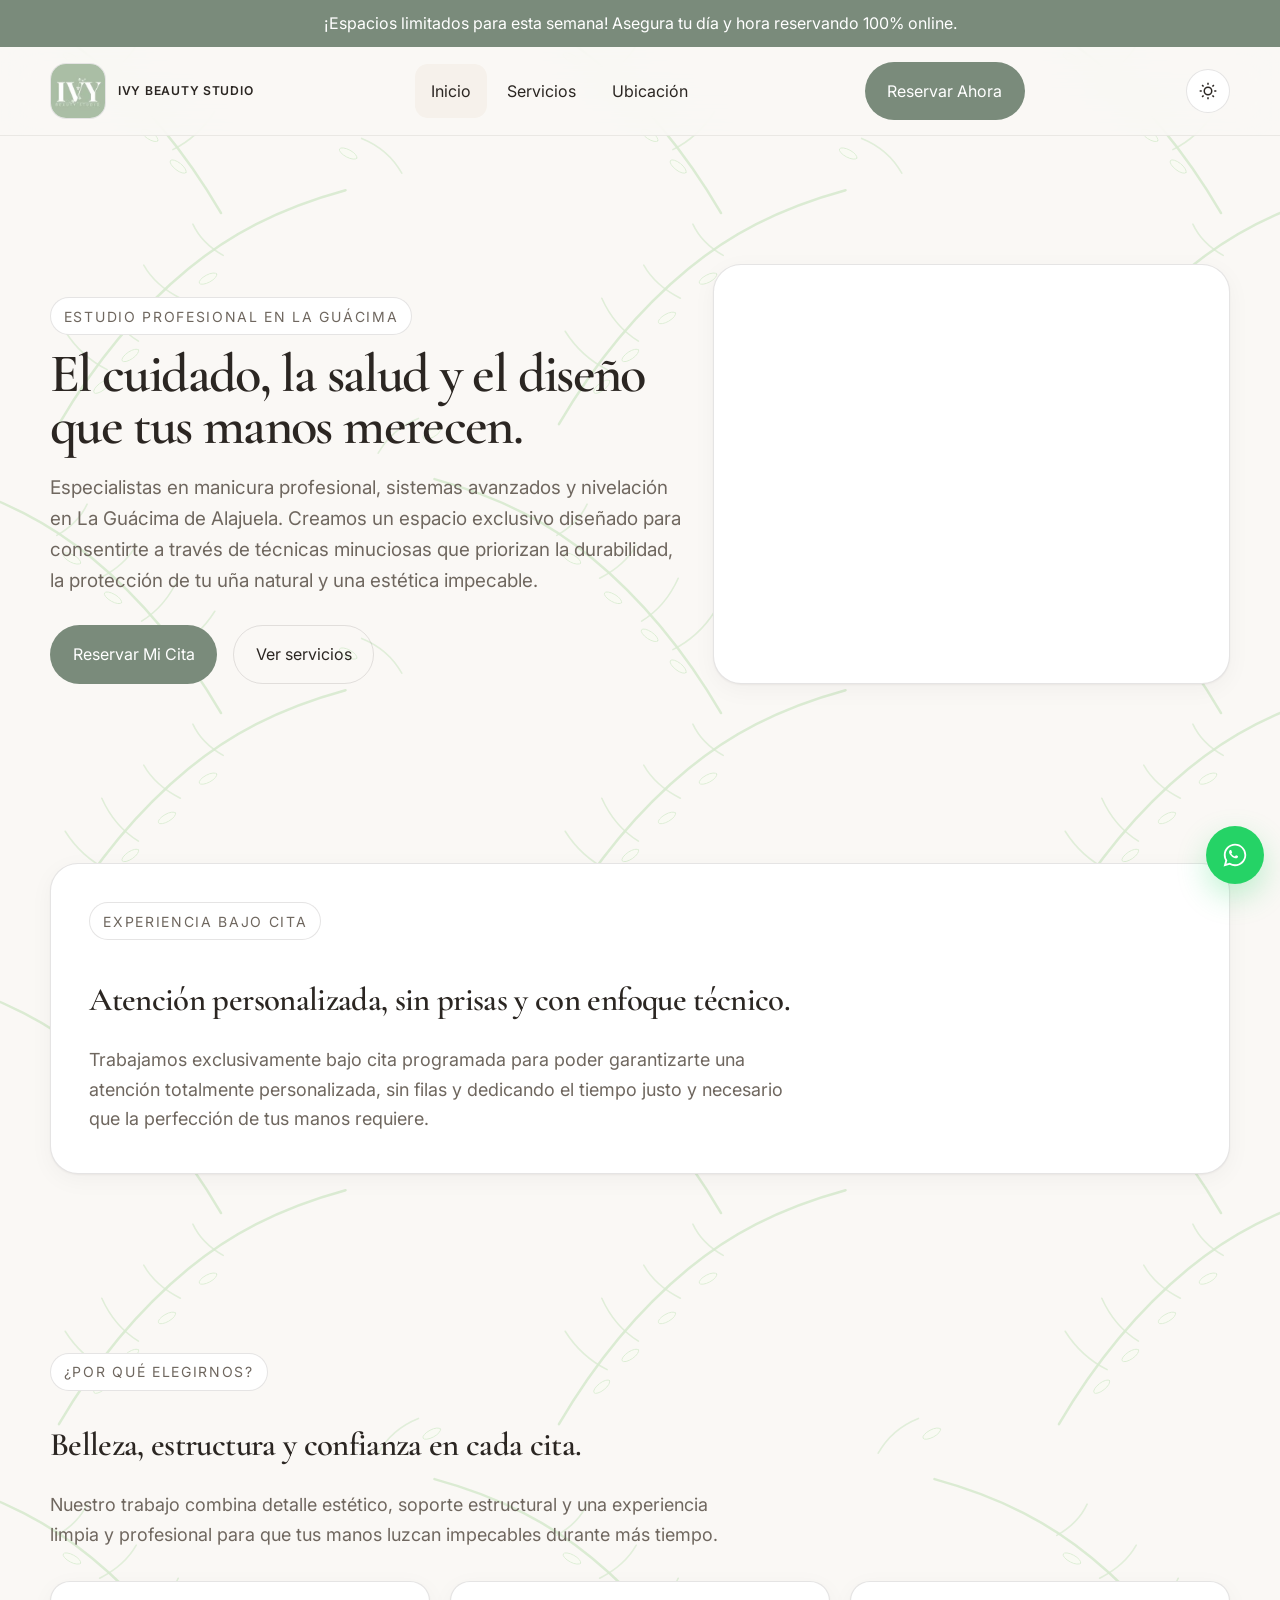
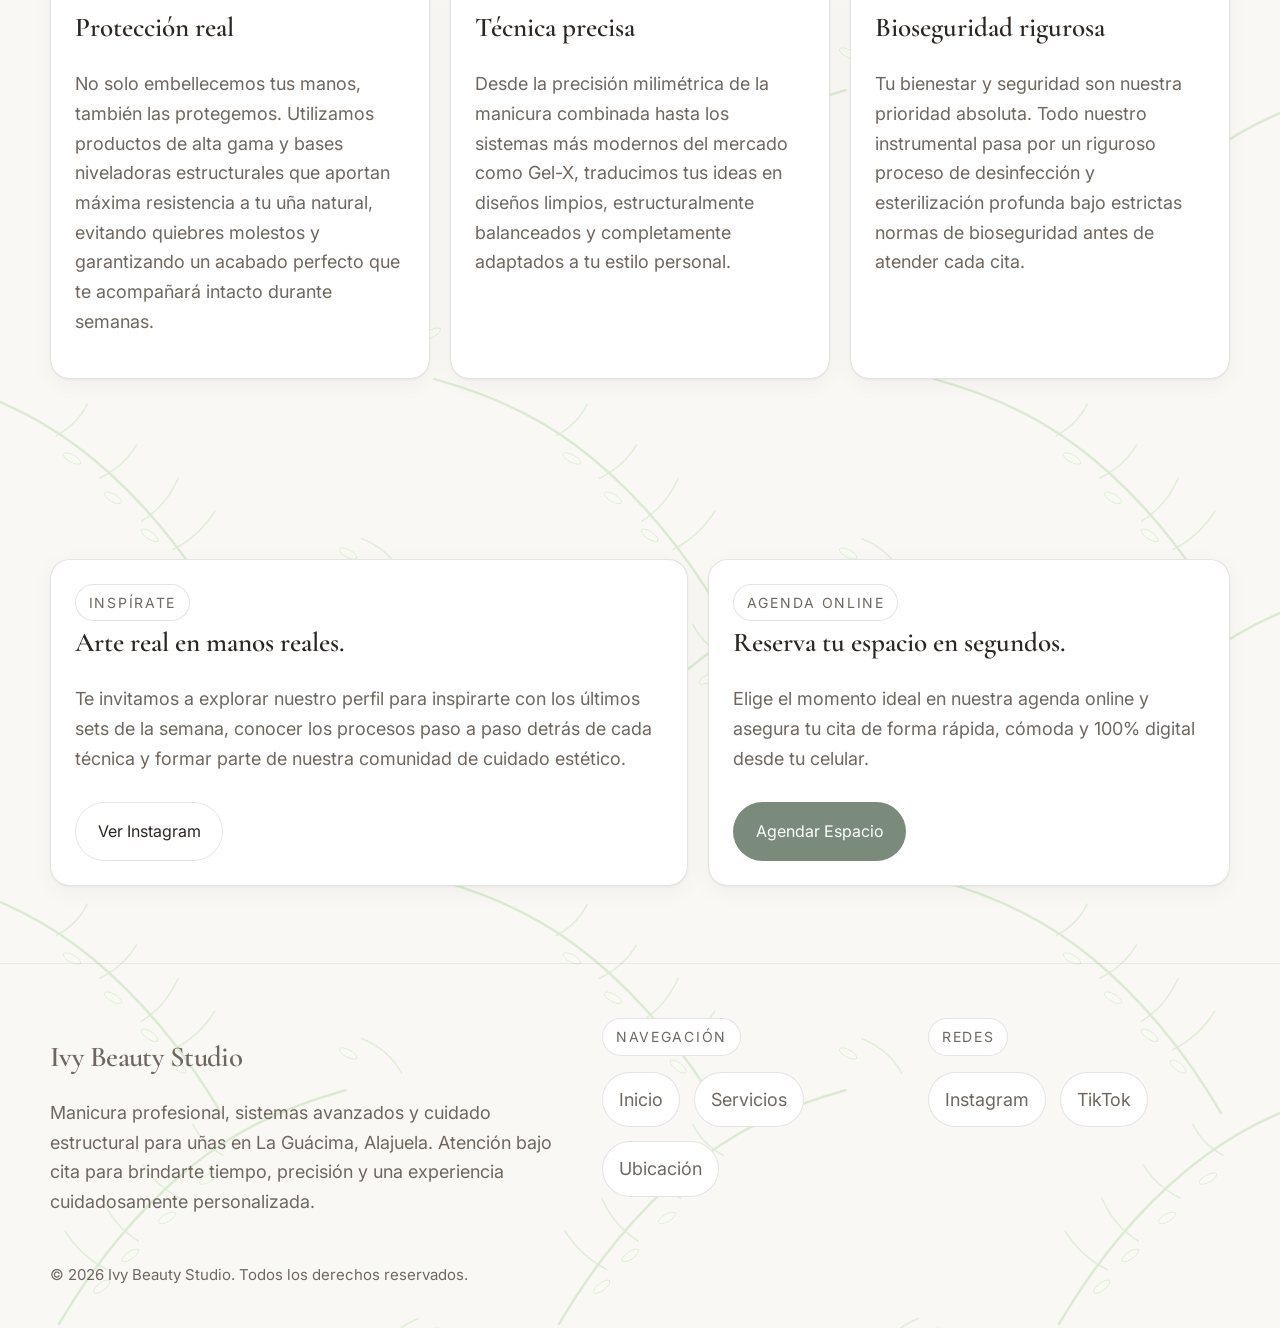
==== commit 99d3a9a3: "Erre" ====
--- a/index.html
+++ b/index.html
@@ -74,11 +74,8 @@
       </div>
     </div>
     <div class="hero-visual reveal">
-      <div class="hero-art">
-        <div class="hero-art-grid">
-          <div class="hero-art-main"></div>
-          <div class="hero-art-side"><span></span><span></span></div>
-        </div>
+      <div img class="hero-art" style="background-image:url('./img/logopirncipal.png');">
+         
       </div>
     </div>
   </div>
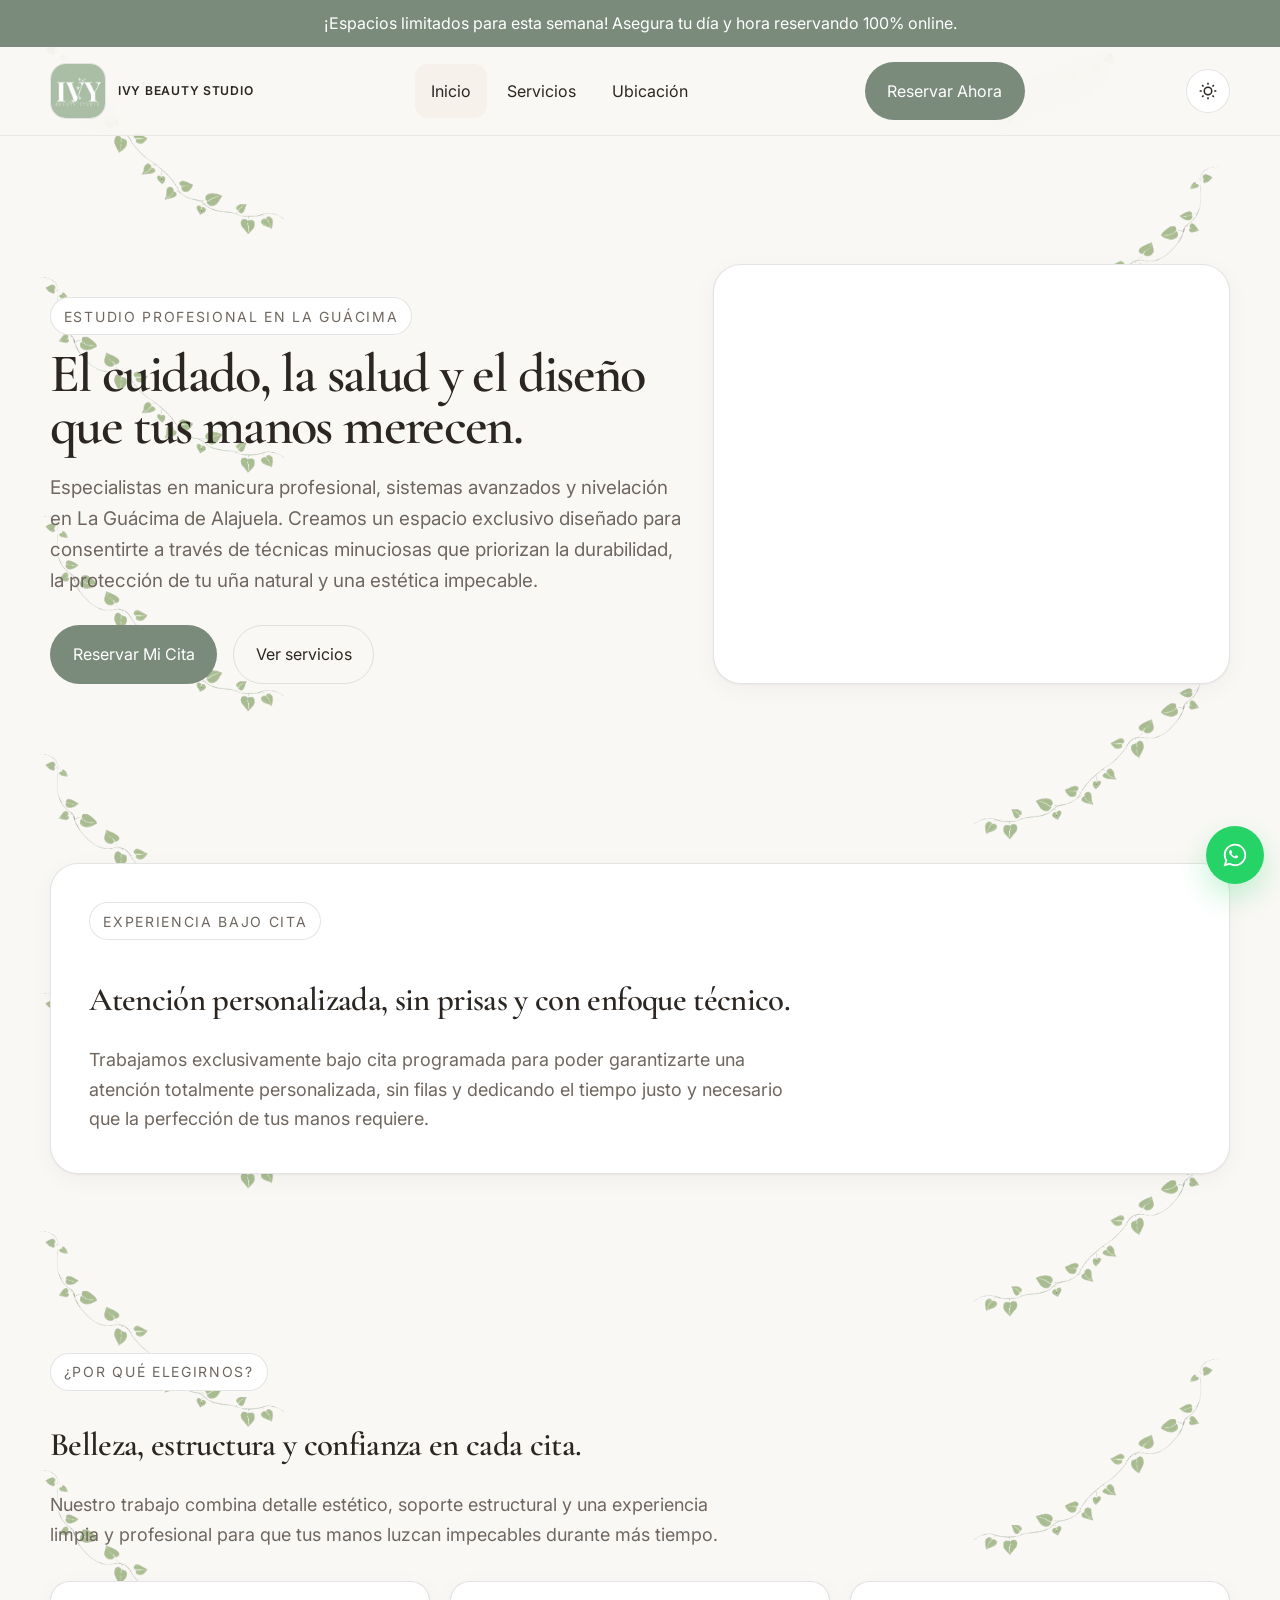
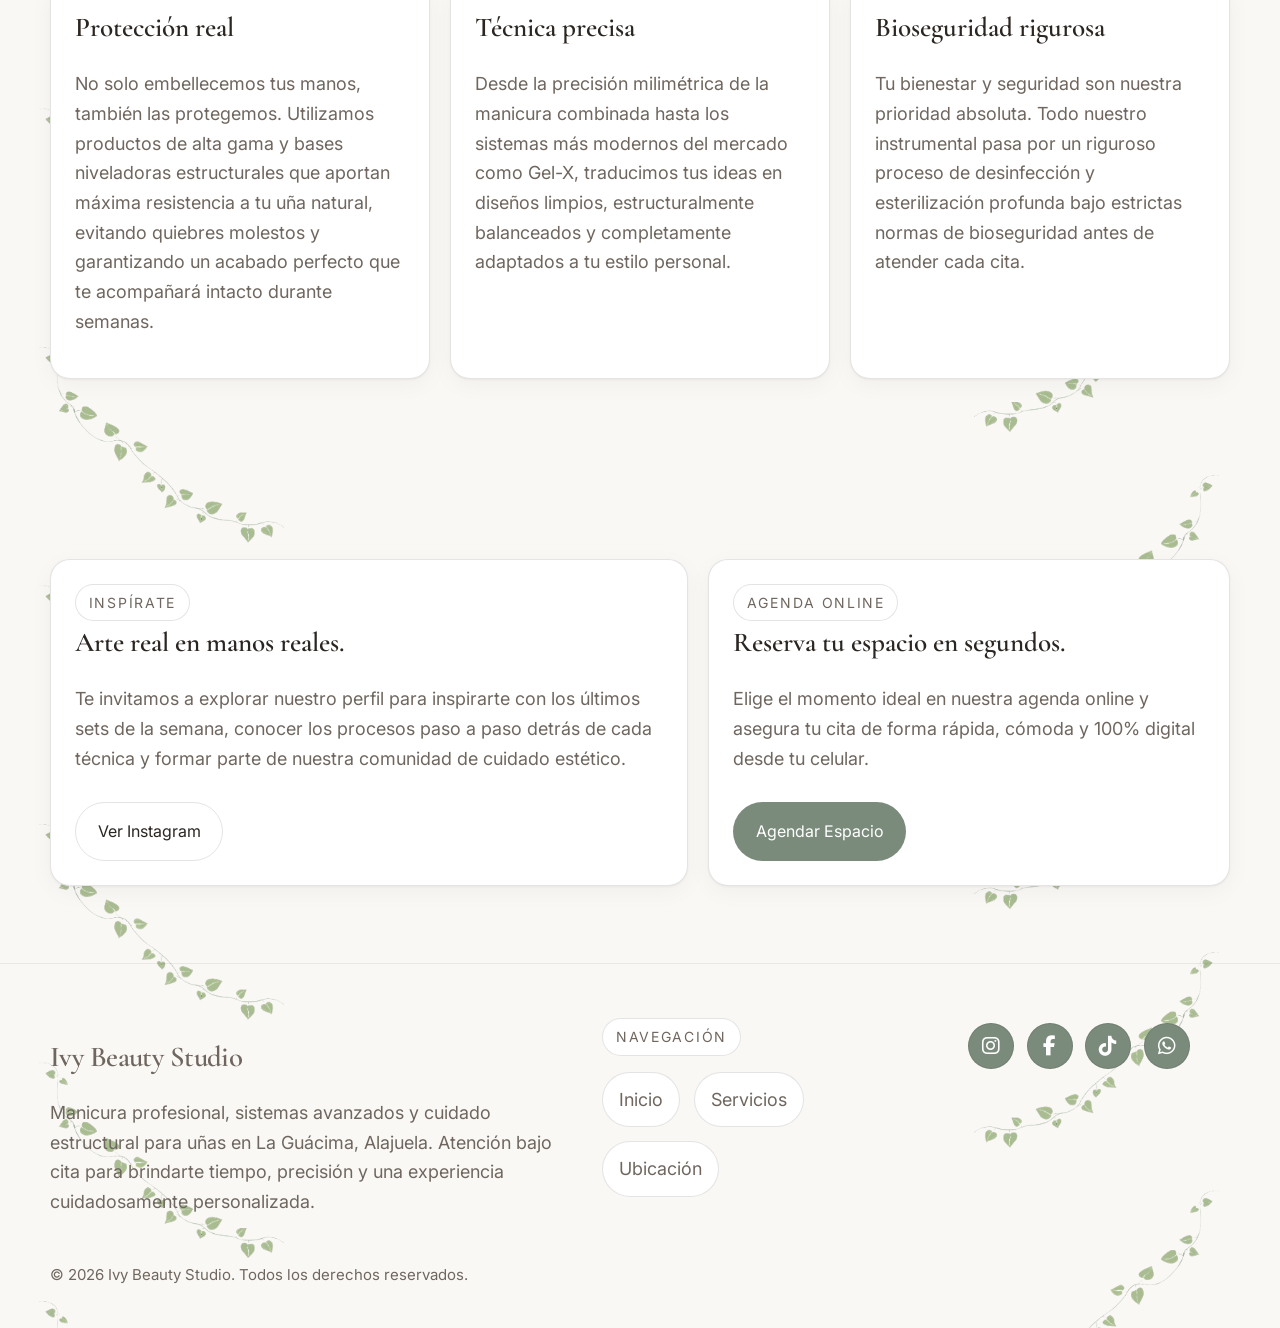
==== commit 9d6723a7: "Redes sociales" ====
--- a/index.html
+++ b/index.html
@@ -9,7 +9,10 @@
   <link rel="icon" type="image/png" href="./img/logoPrincipal.png">
   <link rel="apple-touch-icon" href="./img/logoPrincipal.png">
   <link rel="preconnect" href="https://fonts.googleapis.com">
+  <link rel="stylesheet" href="https://cloudflare.com">
   <link rel="preconnect" href="https://fonts.gstatic.com" crossorigin>
+  <link rel="stylesheet" href="https://cdnjs.cloudflare.com/ajax/libs/font-awesome/6.4.0/css/all.min.css">
+
   <link href="https://fonts.googleapis.com/css2?family=Cormorant+Garamond:wght@500;600;700&family=Inter:wght@400;500;600;700&display=swap" rel="stylesheet">
   <link rel="stylesheet" href="./css/styles.css">
 </head>
@@ -140,13 +143,23 @@
             <a href="./ubicacion.html">Ubicación</a>
           </div>
         </div>
-        <div>
-          <p class="eyebrow" style="margin-bottom:1rem;">Redes</p>
-          <div class="social-links">
-            <a href="https://www.instagram.com/ivybeautystudio.cr/" target="_blank" rel="noopener noreferrer">Instagram</a>
-            <a href="https://www.tiktok.com/" target="_blank" rel="noopener noreferrer">TikTok</a>
-          </div>
-        </div>
+        <div class="links-social-wrap">
+    <div class="social-links">
+      <a href="https://www.instagram.com/ivybeautystudio.cr" target="_blank" rel="noopener noreferrer" aria-label="Instagram">
+        <i class="fa-brands fa-instagram"></i>
+      </a>
+      <a href="https://www.facebook.com/" target="_blank" rel="noopener noreferrer" aria-label="Facebook">
+        <i class="fa-brands fa-facebook-f"></i>
+      </a>
+      <a href="https://www.tiktok.com/" target="_blank" rel="noopener noreferrer" aria-label="TikTok">
+        <i class="fa-brands fa-tiktok"></i>
+      </a>
+      <a href="https://wa.me/?text=Hola%20Ivy%20Beauty%20Studio,%20quiero%20más%20información." target="_blank" rel="noopener noreferrer" aria-label="WhatsApp">
+        <i class="fa-brands fa-whatsapp"></i>
+      </a>
+    </div>
+  </div>
+
       </div>
       <div class="container" style="padding-top:1.5rem;">
         <small>© 2026 Ivy Beauty Studio. Todos los derechos reservados.</small>
--- a/css/styles.css
+++ b/css/styles.css
@@ -53,7 +53,7 @@
 }
 *,:before,:after{box-sizing:border-box}
 html{-webkit-text-size-adjust:none;text-size-adjust:none;scroll-behavior:smooth}
-body{margin:0;min-height:100dvh;font-family:var(--font-body);font-size:var(--text-base);line-height:1.65;background:var(--color-bg);color:var(--color-text);text-rendering:optimizeLegibility}
+body{margin:0;min-height:100dvh;font-family:var(--font-body);font-size:var(--text-base);line-height:1.65;background:var(--color-bg);color:var(--color-text);text-rendering:optimizeLegibility;color:var(--color-text);text-rendering:optimizeLegibility}
 a{color:inherit;text-decoration:none}
 img,svg,iframe{max-width:100%;display:block}
 button,input,textarea,select{font:inherit}
@@ -61,16 +61,14 @@
 :focus-visible{outline:2px solid var(--color-primary);outline-offset:3px}
 .skip-link{position:absolute;left:var(--space-4);top:-60px;background:var(--color-text);color:var(--color-inverse);padding:.75rem 1rem;border-radius:999px;z-index:1000}.skip-link:focus{top:var(--space-4)}
 .site-shell{position:relative;overflow:hidden;isolation:isolate}
-.site-shell::before,.site-shell::after{content:"";position:absolute;inset:0;pointer-events:none;z-index:0;background-repeat:repeat;background-size:560px 560px;opacity:.32;filter:saturate(.96) contrast(1.02)}
-.site-shell::before{background-image:url("data:image/svg+xml,%3Csvg xmlns='http://www.w3.org/2000/svg' viewBox='0 0 560 560' fill='none'%3E%3Cg stroke='%23B9D8B1' stroke-linecap='round' stroke-linejoin='round'%3E%3Cpath d='M66 475c34-58 83-123 145-174 45-37 99-67 176-88' stroke-width='2.6' opacity='.88'/%3E%3Cpath d='M120 414c-20-10-35-24-47-43' stroke-width='1.7' opacity='.68'/%3E%3Cpath d='M155 382c-18-11-32-28-41-48' stroke-width='1.7' opacity='.7'/%3E%3Cpath d='M202 334c-18-9-32-21-41-37' stroke-width='1.7' opacity='.66'/%3E%3Cpath d='M250 286c-16-9-27-20-34-35' stroke-width='1.7' opacity='.68'/%3E%3Cpath d='M96 447c7-8 16-12 26-12' stroke-width='1.5' opacity='.54'/%3E%3Cpath d='M405 155c20 8 35 21 45 39' stroke-width='1.7' opacity='.68'/%3E%3Cpath d='M357 193c19 10 33 24 41 43' stroke-width='1.7' opacity='.7'/%3E%3Cpath d='M310 232c17 9 29 21 36 36' stroke-width='1.7' opacity='.66'/%3E%3Cellipse cx='114' cy='433' rx='11' ry='4.2' transform='rotate(-38 114 433)' fill='%23E4F0DD' opacity='.76'/%3E%3Cellipse cx='146' cy='398' rx='11' ry='4.2' transform='rotate(-34 146 398)' fill='%23E4F0DD' opacity='.74'/%3E%3Cellipse cx='187' cy='356' rx='11' ry='4.2' transform='rotate(-30 187 356)' fill='%23E4F0DD' opacity='.72'/%3E%3Cellipse cx='233' cy='312' rx='11' ry='4.2' transform='rotate(-28 233 312)' fill='%23E4F0DD' opacity='.72'/%3E%3Cellipse cx='390' cy='172' rx='11' ry='4.2' transform='rotate(28 390 172)' fill='%23E4F0DD' opacity='.74'/%3E%3Cellipse cx='342' cy='211' rx='11' ry='4.2' transform='rotate(32 342 211)' fill='%23E4F0DD' opacity='.72'/%3E%3Cellipse cx='296' cy='249' rx='11' ry='4.2' transform='rotate(36 296 249)' fill='%23E4F0DD' opacity='.72'/%3E%3Cellipse cx='441' cy='142' rx='8' ry='3.4' transform='rotate(18 441 142)' fill='%23D5E8CE' opacity='.62'/%3E%3Cellipse cx='269' cy='283' rx='8' ry='3.4' transform='rotate(-12 269 283)' fill='%23D5E8CE' opacity='.62'/%3E%3C/g%3E%3C/svg%3E");background-position:0 0}
-.site-shell::after{background-image:url("data:image/svg+xml,%3Csvg xmlns='http://www.w3.org/2000/svg' viewBox='0 0 560 560' fill='none'%3E%3Cg stroke='%23B9D8B1' stroke-linecap='round' stroke-linejoin='round'%3E%3Cpath d='M494 485c-34-58-83-123-145-174-45-37-99-67-176-88' stroke-width='2.6' opacity='.88'/%3E%3Cpath d='M440 414c20-10 35-24 47-43' stroke-width='1.7' opacity='.68'/%3E%3Cpath d='M405 382c18-11 32-28 41-48' stroke-width='1.7' opacity='.7'/%3E%3Cpath d='M358 334c18-9 32-21 41-37' stroke-width='1.7' opacity='.66'/%3E%3Cpath d='M310 286c16-9 27-20 34-35' stroke-width='1.7' opacity='.68'/%3E%3Cpath d='M464 447c-7-8-16-12-26-12' stroke-width='1.5' opacity='.54'/%3E%3Cpath d='M155 155c-20 8-35 21-45 39' stroke-width='1.7' opacity='.68'/%3E%3Cpath d='M203 193c-19 10-33 24-41 43' stroke-width='1.7' opacity='.7'/%3E%3Cpath d='M250 232c-17 9-29 21-36 36' stroke-width='1.7' opacity='.66'/%3E%3Cellipse cx='446' cy='433' rx='11' ry='4.2' transform='rotate(38 446 433)' fill='%23E4F0DD' opacity='.76'/%3E%3Cellipse cx='414' cy='398' rx='11' ry='4.2' transform='rotate(34 414 398)' fill='%23E4F0DD' opacity='.74'/%3E%3Cellipse cx='373' cy='356' rx='11' ry='4.2' transform='rotate(30 373 356)' fill='%23E4F0DD' opacity='.72'/%3E%3Cellipse cx='327' cy='312' rx='11' ry='4.2' transform='rotate(28 327 312)' fill='%23E4F0DD' opacity='.72'/%3E%3Cellipse cx='170' cy='172' rx='11' ry='4.2' transform='rotate(-28 170 172)' fill='%23E4F0DD' opacity='.74'/%3E%3Cellipse cx='218' cy='211' rx='11' ry='4.2' transform='rotate(-32 218 211)' fill='%23E4F0DD' opacity='.72'/%3E%3Cellipse cx='264' cy='249' rx='11' ry='4.2' transform='rotate(-36 264 249)' fill='%23E4F0DD' opacity='.72'/%3E%3Cellipse cx='119' cy='142' rx='8' ry='3.4' transform='rotate(-18 119 142)' fill='%23D5E8CE' opacity='.62'/%3E%3Cellipse cx='291' cy='283' rx='8' ry='3.4' transform='rotate(12 291 283)' fill='%23D5E8CE' opacity='.62'/%3E%3C/g%3E%3C/svg%3E");background-position:280px 280px}
-.site-shell::before,[data-theme="light"] .site-shell::after,[data-theme="light"] .site-shell::before{opacity:.38;filter:saturate(1.12) brightness(1.05) contrast(1.03)}
-
-[data-theme="light"] .site-shell::before,[data-theme="light"] .site-shell::after{background-size:500px 500px}
-
-[data-theme="light"] .site-shell::before{background-image:url("data:image/svg+xml,%3Csvg xmlns='http://www.w3.org/2000/svg' viewBox='0 0 560 560' fill='none'%3E%3Cg stroke='%239CC792' stroke-linecap='round' stroke-linejoin='round'%3E%3Cpath d='M66 475c34-58 83-123 145-174 45-37 99-67 176-88' stroke-width='2.8' opacity='.92'/%3E%3Cpath d='M120 414c-20-10-35-24-47-43' stroke-width='1.8' opacity='.76'/%3E%3Cpath d='M155 382c-18-11-32-28-41-48' stroke-width='1.8' opacity='.78'/%3E%3Cpath d='M202 334c-18-9-32-21-41-37' stroke-width='1.8' opacity='.72'/%3E%3Cpath d='M250 286c-16-9-27-20-34-35' stroke-width='1.8' opacity='.74'/%3E%3Cpath d='M405 155c20 8 35 21 45 39' stroke-width='1.8' opacity='.74'/%3E%3Cellipse cx='114' cy='433' rx='11' ry='4.2' transform='rotate(-38 114 433)' fill='%23EAF5E3' opacity='.88'/%3E%3Cellipse cx='146' cy='398' rx='11' ry='4.2' transform='rotate(-34 146 398)' fill='%23EAF5E3' opacity='.86'/%3E%3Cellipse cx='187' cy='356' rx='11' ry='4.2' transform='rotate(-30 187 356)' fill='%23EAF5E3' opacity='.84'/%3E%3Cellipse cx='233' cy='312' rx='11' ry='4.2' transform='rotate(-28 233 312)' fill='%23EAF5E3' opacity='.84'/%3E%3Cellipse cx='390' cy='172' rx='11' ry='4.2' transform='rotate(28 390 172)' fill='%23EAF5E3' opacity='.86'/%3E%3C/g%3E%3C/svg%3E");background-position:0 0}
-
-[data-theme="light"] .site-shell::after{background-image:url("data:image/svg+xml,%3Csvg xmlns='http://www.w3.org/2000/svg' viewBox='0 0 560 560' fill='none'%3E%3Cg stroke='%239CC792' stroke-linecap='round' stroke-linejoin='round'%3E%3Cpath d='M494 485c-34-58-83-123-145-174-45-37-99-67-176-88' stroke-width='2.8' opacity='.92'/%3E%3Cpath d='M440 414c20-10 35-24 47-43' stroke-width='1.8' opacity='.76'/%3E%3Cpath d='M405 382c18-11 32-28 41-48' stroke-width='1.8' opacity='.78'/%3E%3Cpath d='M358 334c18-9 32-21 41-37' stroke-width='1.8' opacity='.72'/%3E%3Cpath d='M310 286c16-9 27-20 34-35' stroke-width='1.8' opacity='.74'/%3E%3Cpath d='M155 155c-20 8-35 21-45 39' stroke-width='1.8' opacity='.74'/%3E%3Cellipse cx='446' cy='433' rx='11' ry='4.2' transform='rotate(38 446 433)' fill='%23EAF5E3' opacity='.88'/%3E%3Cellipse cx='414' cy='398' rx='11' ry='4.2' transform='rotate(34 414 398)' fill='%23EAF5E3' opacity='.86'/%3E%3Cellipse cx='373' cy='356' rx='11' ry='4.2' transform='rotate(30 373 356)' fill='%23EAF5E3' opacity='.84'/%3E%3Cellipse cx='327' cy='312' rx='11' ry='4.2' transform='rotate(28 327 312)' fill='%23EAF5E3' opacity='.84'/%3E%3Cellipse cx='170' cy='172' rx='11' ry='4.2' transform='rotate(-28 170 172)' fill='%23EAF5E3' opacity='.86'/%3E%3C/g%3E%3C/svg%3E");background-position:280px 280px}
+.site-shell::before,.site-shell::after{content:"";position:absolute;top:0;bottom:0;width:340px;pointer-events:none;z-index:0;background-image:url("../img/image.png");background-repeat:space repeat;background-size:250px auto;opacity:.62;filter:saturate(1.03) contrast(1.01)}
+.site-shell::before{left:0;background-position:left 34px top 18px}
+.site-shell::after{right:0;background-position:right 34px top 146px;transform:scaleX(-1);transform-origin:center}
+[data-theme="dark"] .site-shell::before,[data-theme="dark"] .site-shell::after{opacity:.52;filter:saturate(.92) contrast(.98)}
+[data-theme="light"] .site-shell::before,[data-theme="light"] .site-shell::after{opacity:.68;filter:saturate(1.05) brightness(1.01) contrast(1.02)}
+@media (max-width: 1024px){.site-shell::before,.site-shell::after{width:250px;background-size:180px auto;opacity:.58}[data-theme="light"] .site-shell::before,[data-theme="light"] .site-shell::after{opacity:.62}}
+@media (max-width: 720px){.site-shell::before,.site-shell::after{width:180px;background-size:132px auto;opacity:.5;background-repeat:repeat-y}.site-shell::before{background-position:left 12px top 44px}.site-shell::after{display:block;background-position:right 12px top 118px}[data-theme="light"] .site-shell::before,[data-theme="light"] .site-shell::after{opacity:.54}}
+@media (max-width: 560px){.site-shell::before,.site-shell::after{width:146px;background-size:104px auto;opacity:.46;background-repeat:repeat-y}.site-shell::before{background-position:left 10px top 68px}.site-shell::after{display:block;background-position:right 10px top 126px}[data-theme="light"] .site-shell::before,[data-theme="light"] .site-shell::after{opacity:.48}}
 .site-shell > *{position:relative;z-index:1}
 .topbar{background:var(--color-primary);color:#fff;padding:.65rem 1rem;font-size:var(--text-sm);text-align:center}
 .container{width:min(calc(100% - 2rem),var(--content));margin-inline:auto}
@@ -173,3 +171,34 @@
   .brand-shared,.header-mobile-actions,.header-mobile-cta,.mobile-nav-panel{display:none!important}
   .desktop-cluster{display:flex;align-items:center;justify-content:space-between;gap:var(--space-6);width:100%}
 }
+
+.links-social-wrap {
+  margin-top: 1.2rem;
+}
+
+.links-social-wrap .social-links {
+  display: flex;
+  flex-wrap: wrap;
+  justify-content: center;
+  gap: 0.8rem;
+}
+
+.links-social-wrap .social-links a {
+  display: flex;
+  align-items: center;
+  justify-content: center;
+  width: 46px;
+  height: 46px;
+  border-radius: 50%;
+  background-color: #7A8B7B; /* Verde corporativo de Ivy Beauty */
+  color: #ffffff;
+  font-size: 1.25rem;
+  text-decoration: none;
+  transition: transform 0.25s ease, background-color 0.25s ease;
+}
+
+/* Efecto al pasar el cursor */
+.links-social-wrap .social-links a:hover {
+  transform: translateY(-3px);
+  background-color: #5F6E60; /* Un tono de verde más oscuro */
+}
